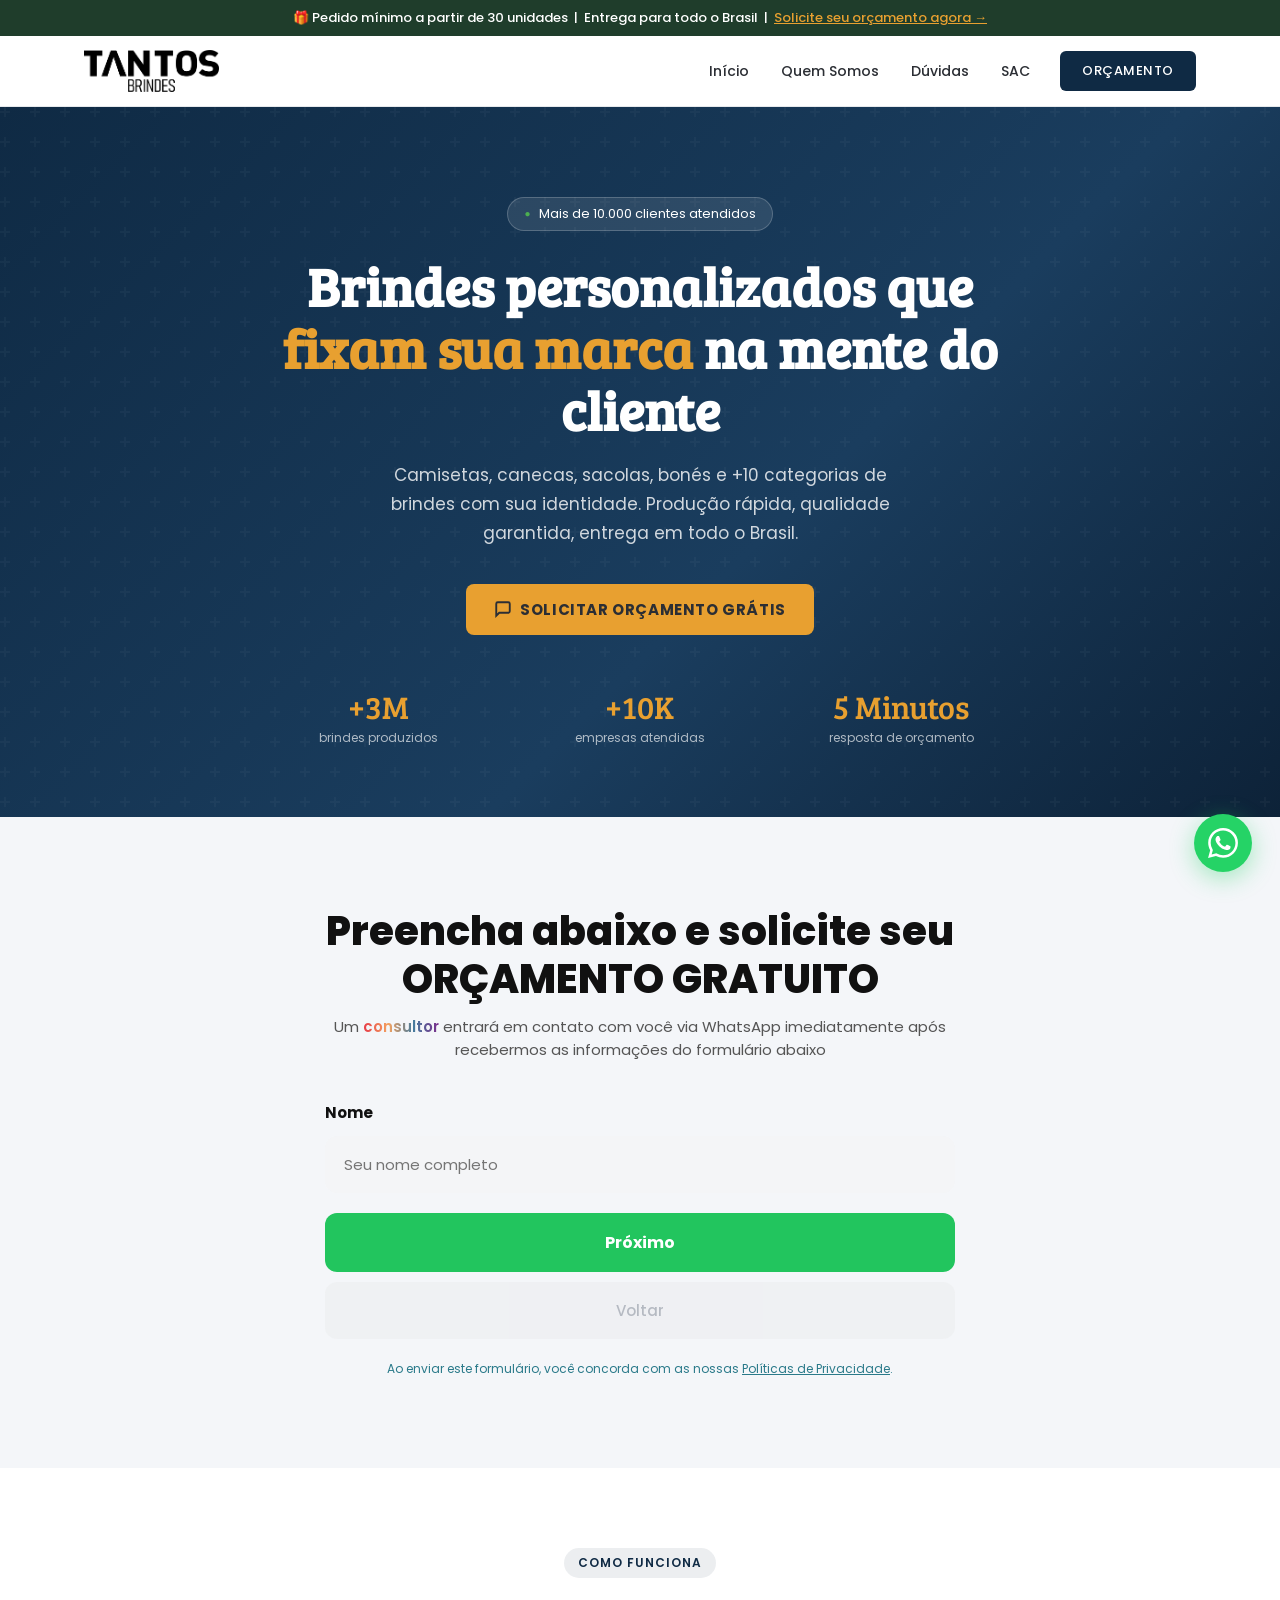
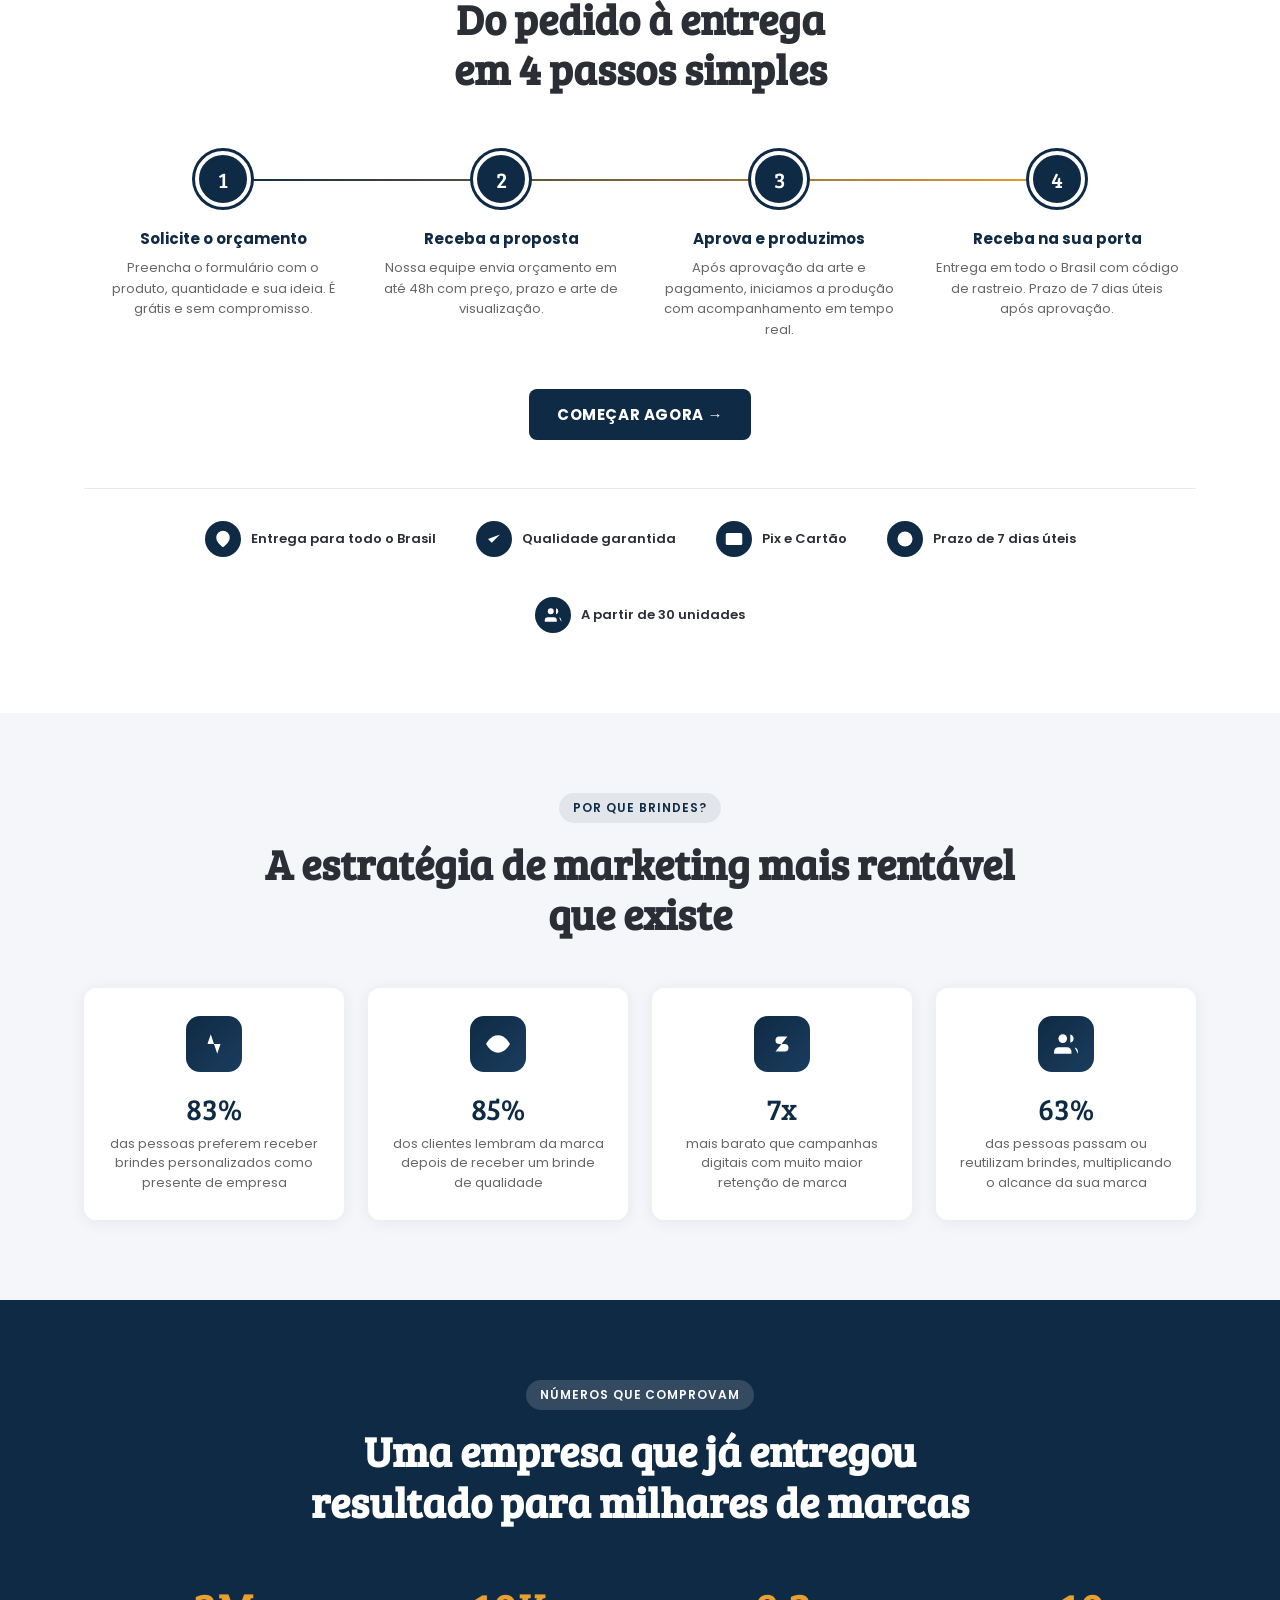
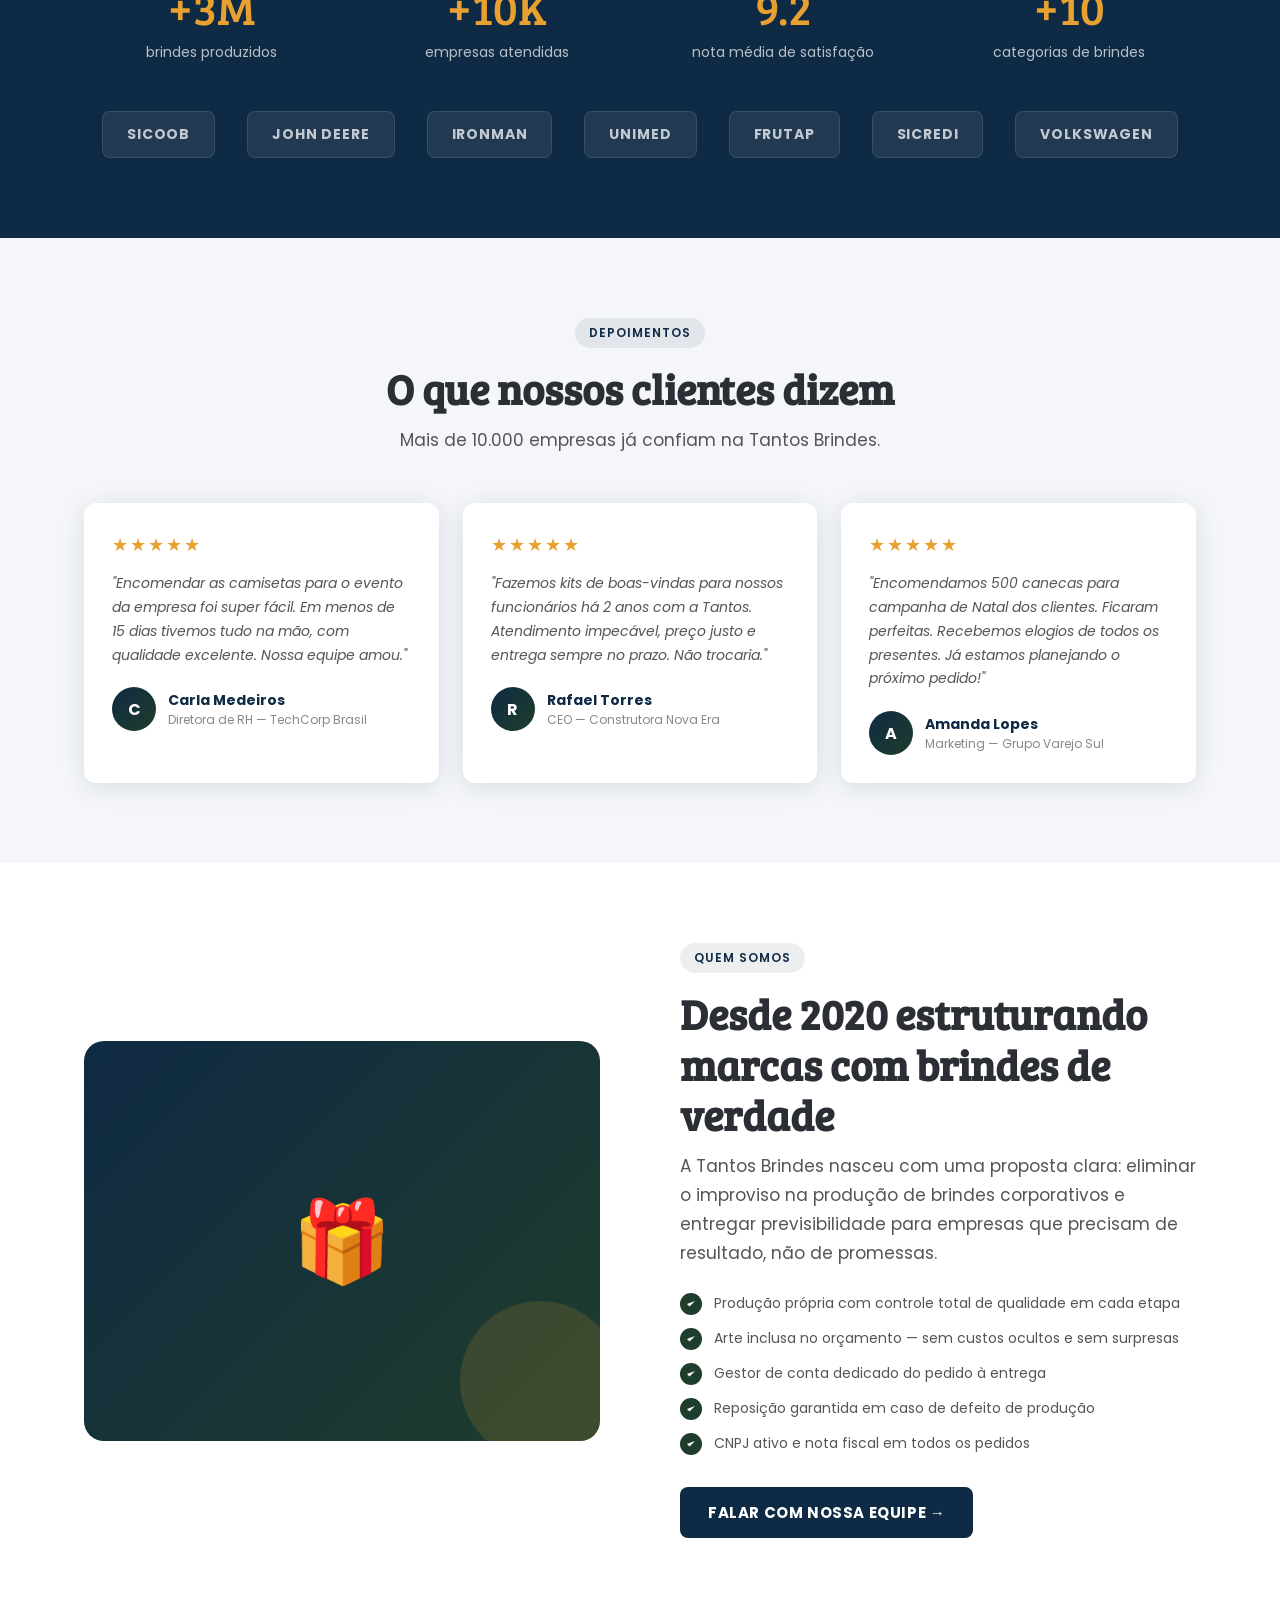
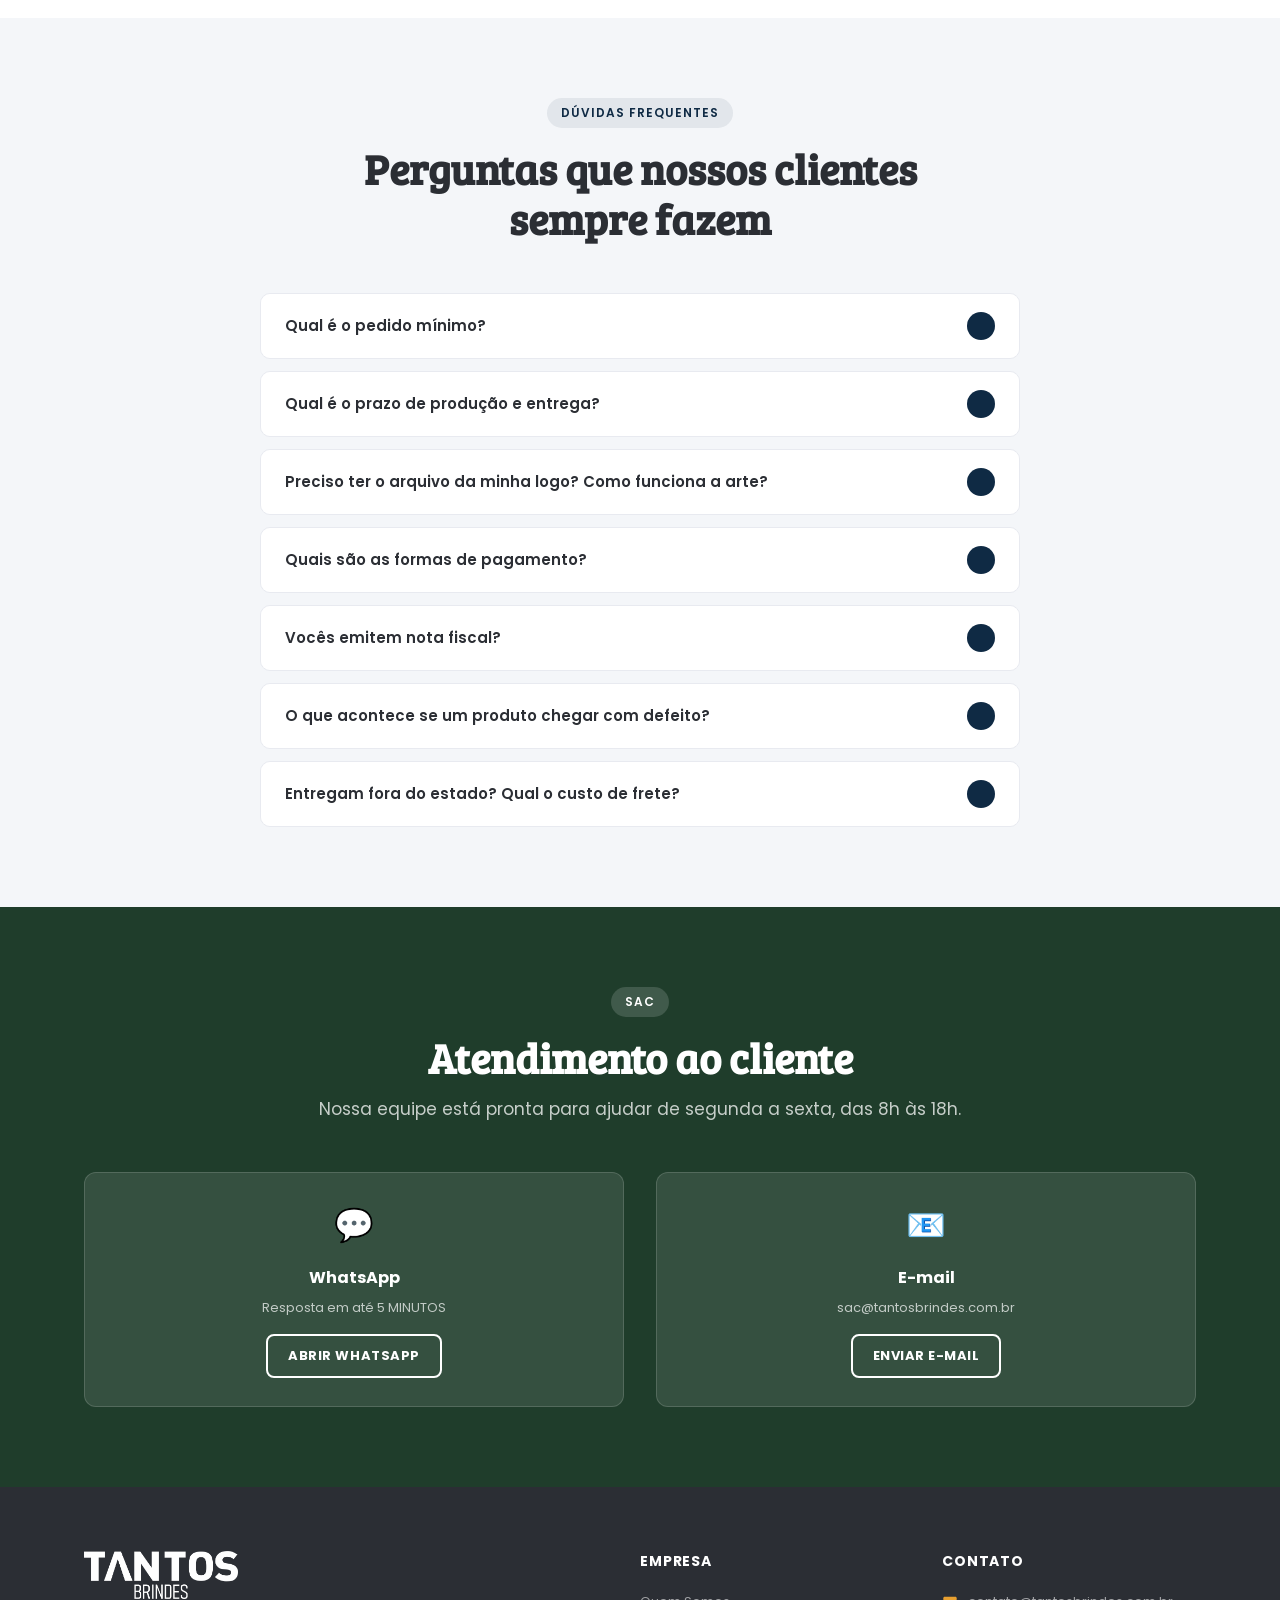
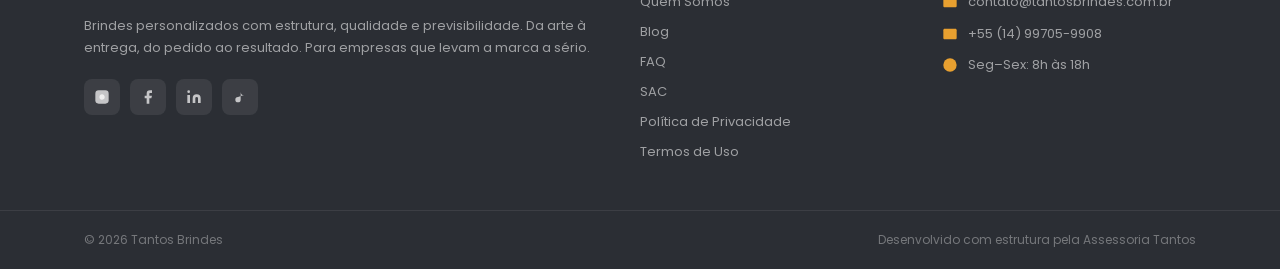
==== index.html @ 12af5939 "Lançamento inicial do site Tantos Brindes Co-Authored-By: Claude Sonnet 4.6 <noreply@anthropic.com>" ====
<!DOCTYPE html>
<html lang="pt-BR">
<head>
  <meta charset="UTF-8" />
  <meta name="viewport" content="width=device-width, initial-scale=1.0" />
  <title>Tantos Brindes — Brindes Personalizados para Empresas</title>
  <meta name="description" text-align: center content="Brindes personalizados com sua marca. Camisetas, canecas, sacolas, bonés e muito mais. Pedido mínimo a partir de 30 unidades. Entrega para todo o Brasil." />
  <link rel="preconnect" href="https://fonts.googleapis.com" />
  <link rel="preconnect" href="https://fonts.gstatic.com" crossorigin />
  <link href="https://fonts.googleapis.com/css2?family=Bree+Serif&family=Poppins:wght@300;400;500;600;700;800&display=swap" rel="stylesheet" />
  <link rel="stylesheet" href="style.css" />
</head>
<body>

<!-- ======================== TOPBAR ======================== -->
<div class="topbar">
  🎁 Pedido mínimo a partir de 30 unidades &nbsp;|&nbsp; Entrega para todo o Brasil &nbsp;|&nbsp;
  <a href="#orcamento">Solicite seu orçamento agora →</a>
</div>

<!-- ======================== HEADER ======================== -->
<header class="header" id="inicio">
  <div class="container">
    <div class="header__inner">
      <a href="#inicio" class="header__logo">
        <img src="logo preta.png" alt="Tantos Brindes" class="header__logo-img" />
      </a>
      <nav class="nav">
        <a href="#inicio">Início</a>
        <a href="#quem-somos">Quem Somos</a>
        <a href="#duvidas">Dúvidas</a>
        <a href="#sac">SAC</a>
        <a href="#orcamento" class="btn btn--dark">Orçamento</a>
      </nav>
      <div class="hamburger" id="hamburger" onclick="toggleMenu()">
        <span></span><span></span><span></span>
      </div>
    </div>
  </div>
</header>

<!-- ======================== MOBILE MENU ======================== -->
<div class="mobile-menu" id="mobileMenu">
  <button class="mobile-close" onclick="toggleMenu()">
    <svg viewBox="0 0 24 24"><path d="M18 6L6 18M6 6l12 12" stroke="white" stroke-width="2.5" stroke-linecap="round"/></svg>
  </button>
  <a href="#inicio" onclick="toggleMenu()">Início</a>
  <a href="#quem-somos" onclick="toggleMenu()">Quem Somos</a>
  <a href="#duvidas" onclick="toggleMenu()">Dúvidas</a>
  <a href="#sac" onclick="toggleMenu()">SAC</a>
  <a href="#orcamento" class="btn btn--primary" onclick="toggleMenu()">Solicitar Orçamento</a>
</div>

<!-- ======================== HERO ======================== -->
<section class="hero">
  <div class="container">
    <div class="hero__inner">
      <div class="hero__content">
        <div class="hero__badge">Mais de 10.000 clientes atendidos</div>
        <h1 class="hero__title">
          Brindes personalizados que<br /><em>fixam sua marca</em> na mente do cliente
        </h1>
        <p class="hero__sub">
          Camisetas, canecas, sacolas, bonés e +10 categorias de brindes com sua identidade. Produção rápida, qualidade garantida, entrega em todo o Brasil.
        </p>
        <div class="hero__ctas">
          <a href="#orcamento" class="btn btn--primary">
            <svg width="18" height="18" viewBox="0 0 24 24" fill="none" stroke="currentColor" stroke-width="2.5"><path d="M21 15a2 2 0 0 1-2 2H7l-4 4V5a2 2 0 0 1 2-2h14a2 2 0 0 1 2 2z"/></svg>
            Solicitar Orçamento Grátis
          </a>
        </div>
        <div class="hero__stats">
          <div>
            <div class="hero__stat-num">+3M</div>
            <div class="hero__stat-label">brindes produzidos</div>
          </div>
          <div>
            <div class="hero__stat-num">+10K</div>
            <div class="hero__stat-label">empresas atendidas</div>
          </div>
          <div>
            <div class="hero__stat-num">5 Minutos</div>
            <div class="hero__stat-label">resposta de orçamento</div>
          </div>
        </div>
      </div>
    </div>
  </div>
</section>

<!-- ======================== QUOTE SECTION ======================== -->
<section class="ms-section section--gray" id="orcamento">
  <div class="container">
    <div class="ms-wrapper">
      <div class="ms-header">
        <h2 class="ms-title">Preencha abaixo e solicite seu<br />ORÇAMENTO GRATUITO</h2>
        <p class="ms-subtitle">Um <span class="ms-gradient-text">consultor</span> entrará em contato com você via WhatsApp imediatamente após recebermos as informações do formulário abaixo</p>
      </div>
      <div class="ms-card">

        <div class="ms-step active" id="ms-step-1">
          <label class="ms-label">Nome</label>
          <input type="text" class="ms-input" id="ms-nome" placeholder="Seu nome completo" />
        </div>

        <div class="ms-step" id="ms-step-2">
          <label class="ms-label">WhatsApp</label>
          <input type="tel" class="ms-input" id="ms-whatsapp" placeholder="(11) 99999-9999" />
        </div>

        <div class="ms-step" id="ms-step-3">
          <label class="ms-label">E-mail</label>
          <input type="email" class="ms-input" id="ms-email" placeholder="email@empresa.com" />
        </div>

        <div class="ms-step" id="ms-step-4">
          <label class="ms-label">Produto de interesse <span class="ms-counter">(Etapa 4 de 6)</span></label>
          <select class="ms-select" id="ms-produto">
            <option value="">Selecione o produto...</option>
            <option>Bonés Personalizados</option>
            <option>Camisetas Personalizadas</option>
            <option>Sacochilas Personalizadas</option>
            <option>Canecas Personalizadas</option>
            <option>Kits Corporativos</option>
            <option>Cadernos e Blocos</option>
            <option>Squeeze e Garrafinhas</option>
            <option>Canetas Personalizadas</option>
            <option>Outro produto</option>
          </select>
        </div>

        <div class="ms-step" id="ms-step-5">
          <label class="ms-label">Quantidade estimada <span class="ms-counter">(Etapa 5 de 6)</span></label>
          <select class="ms-select" id="ms-quantidade">
            <option value="">Selecione a quantidade...</option>
            <option>30 a 50 unidades</option>
            <option>50 a 100 unidades</option>
            <option>100 a 500 unidades</option>
            <option>Mais de 500 unidades</option>
            <option>Menos de 30 unidades</option>
          </select>
        </div>

        <div class="ms-step" id="ms-step-6">
          <label class="ms-label">Segmento da sua empresa <span class="ms-counter">(Etapa 6 de 6)</span></label>
          <select class="ms-select" id="ms-segmento">
            <option value="">Selecione o segmento...</option>
            <option>Agência de Publicidade </option>
            <option>Agência de Eventos</option>
            <option>Agronegócio</option>
            <option>Automotivo</option>
            <option>Esportivo</option>
            <option>Indústria</option>
            <option>Mercado Financeiro</option>
            <option>Mercado Imobiliário</option>
            <option>Outro segmento</option>
          </select>
        </div>

        <div class="ms-nav-btns">
          <button class="ms-btn-next" id="ms-btn-next" onclick="msNext()">Próximo</button>
          <button class="ms-btn-submit" id="ms-btn-submit" style="display:none" onclick="msSubmit(event)">Solicitar Orçamento</button>
          <button class="ms-btn-back" id="ms-btn-back" onclick="msBack()" disabled>Voltar</button>
        </div>

        <p class="ms-privacy">Ao enviar este formulário, você concorda com as nossas <a href="#">Políticas de Privacidade</a>.</p>

        <div class="ms-success" id="ms-success">
          <div class="ms-success__icon">
            <svg viewBox="0 0 24 24" fill="none" stroke="currentColor" stroke-width="2.5" stroke-linecap="round" stroke-linejoin="round"><polyline points="20 6 9 17 4 12"/></svg>
          </div>
          <p class="ms-success__msg">Solicitação enviada.<br>Em 5 minutos entraremos em contato com você!</p>
        </div>
      </div>
    </div>
  </div>
</section>

<!-- ======================== HOW IT WORKS ======================== -->
<section class="section">
  <div class="container">
    <div style="text-align:center">
      <span class="tag">Como funciona</span>
      <h2 class="title">Do pedido à entrega<br />em 4 passos simples</h2>
    </div>
    <div class="hiw__steps">
      <div class="hiw__step">
        <div class="hiw__num">1</div>
        <div class="hiw__step-title">Solicite o orçamento</div>
        <div class="hiw__step-desc">Preencha o formulário com o produto, quantidade e sua ideia. É grátis e sem compromisso.</div>
      </div>
      <div class="hiw__step">
        <div class="hiw__num">2</div>
        <div class="hiw__step-title">Receba a proposta</div>
        <div class="hiw__step-desc">Nossa equipe envia orçamento em até 48h com preço, prazo e arte de visualização.</div>
      </div>
      <div class="hiw__step">
        <div class="hiw__num">3</div>
        <div class="hiw__step-title">Aprova e produzimos</div>
        <div class="hiw__step-desc">Após aprovação da arte e pagamento, iniciamos a produção com acompanhamento em tempo real.</div>
      </div>
      <div class="hiw__step">
        <div class="hiw__num">4</div>
        <div class="hiw__step-title">Receba na sua porta</div>
        <div class="hiw__step-desc">Entrega em todo o Brasil com código de rastreio. Prazo de 7 dias úteis após aprovação.</div>
      </div>
    </div>
    <div style="text-align:center; margin-top:48px">
      <a href="#orcamento" class="btn btn--dark">Começar agora →</a>
    </div>
    <div class="trustbar trustbar--inline">
      <div class="trustbar__inner">
        <div class="trustbar__item">
          <div class="trustbar__icon">
            <svg viewBox="0 0 24 24"><path d="M21 10c0 7-9 13-9 13s-9-6-9-13a9 9 0 0 1 18 0z"/><circle cx="12" cy="10" r="3"/></svg>
          </div>
          Entrega para todo o Brasil
        </div>
        <div class="trustbar__item">
          <div class="trustbar__icon">
            <svg viewBox="0 0 24 24"><polyline points="20 6 9 17 4 12"/></svg>
          </div>
          Qualidade garantida
        </div>
        <div class="trustbar__item">
          <div class="trustbar__icon">
            <svg viewBox="0 0 24 24"><rect x="1" y="4" width="22" height="16" rx="2" ry="2"/><line x1="1" y1="10" x2="23" y2="10"/></svg>
          </div>
          Pix e Cartão
        </div>
        <div class="trustbar__item">
          <div class="trustbar__icon">
            <svg viewBox="0 0 24 24"><circle cx="12" cy="12" r="10"/><polyline points="12 6 12 12 16 14"/></svg>
          </div>
          Prazo de 7 dias úteis
        </div>
        <div class="trustbar__item">
          <div class="trustbar__icon">
            <svg viewBox="0 0 24 24"><path d="M17 21v-2a4 4 0 0 0-4-4H5a4 4 0 0 0-4 4v2"/><circle cx="9" cy="7" r="4"/><path d="M23 21v-2a4 4 0 0 0-3-3.87"/><path d="M16 3.13a4 4 0 0 1 0 7.75"/></svg>
          </div>
          A partir de 30 unidades
        </div>
      </div>
    </div>
  </div>
</section>

<!-- ======================== VALUE PROPS ======================== -->
<section class="section section--gray">
  <div class="container">
    <div style="text-align:center">
      <span class="tag">Por que brindes?</span>
      <h2 class="title">A estratégia de marketing mais rentável<br />que existe</h2>
    </div>
    <div class="vp__grid">
      <div class="vp-card">
        <div class="vp-card__icon">
          <svg viewBox="0 0 24 24"><path d="M22 12h-4l-3 9L9 3l-3 9H2"/></svg>
        </div>
        <div class="vp-card__num">83%</div>
        <div class="vp-card__text">das pessoas preferem receber brindes personalizados como presente de empresa</div>
      </div>
      <div class="vp-card">
        <div class="vp-card__icon">
          <svg viewBox="0 0 24 24"><path d="M1 12s4-8 11-8 11 8 11 8-4 8-11 8-11-8-11-8z"/><circle cx="12" cy="12" r="3"/></svg>
        </div>
        <div class="vp-card__num">85%</div>
        <div class="vp-card__text">dos clientes lembram da marca depois de receber um brinde de qualidade</div>
      </div>
      <div class="vp-card">
        <div class="vp-card__icon">
          <svg viewBox="0 0 24 24"><line x1="12" y1="1" x2="12" y2="23"/><path d="M17 5H9.5a3.5 3.5 0 0 0 0 7h5a3.5 3.5 0 0 1 0 7H6"/></svg>
        </div>
        <div class="vp-card__num">7x</div>
        <div class="vp-card__text">mais barato que campanhas digitais com muito maior retenção de marca</div>
      </div>
      <div class="vp-card">
        <div class="vp-card__icon">
          <svg viewBox="0 0 24 24"><path d="M17 21v-2a4 4 0 0 0-4-4H5a4 4 0 0 0-4 4v2"/><circle cx="9" cy="7" r="4"/><path d="M23 21v-2a4 4 0 0 0-3-3.87"/><path d="M16 3.13a4 4 0 0 1 0 7.75"/></svg>
        </div>
        <div class="vp-card__num">63%</div>
        <div class="vp-card__text">das pessoas passam ou reutilizam brindes, multiplicando o alcance da sua marca</div>
      </div>
    </div>
  </div>
</section>

<!-- ======================== SOCIAL PROOF ======================== -->
<section class="section section--dark">
  <div class="container">
    <div style="text-align:center">
      <span class="tag tag--light">Números que comprovam</span>
      <h2 class="title" style="color:white">Uma empresa que já entregou<br />resultado para milhares de marcas</h2>
    </div>
    <div class="sp__numbers">
      <div class="sp__number">
        <div class="sp__num">+3M</div>
        <div class="sp__label">brindes produzidos</div>
      </div>
      <div class="sp__number">
        <div class="sp__num">+10K</div>
        <div class="sp__label">empresas atendidas</div>
      </div>
      <div class="sp__number">
        <div class="sp__num">9.2</div>
        <div class="sp__label">nota média de satisfação</div>
      </div>
      <div class="sp__number">
        <div class="sp__num">+10</div>
        <div class="sp__label">categorias de brindes</div>
      </div>
    </div>
    <div class="clients__logos">
      <div class="client-logo">SICOOB</div>
      <div class="client-logo">JOHN DEERE</div>
      <div class="client-logo">IRONMAN</div>
      <div class="client-logo">UNIMED</div>
      <div class="client-logo">FRUTAP</div>
      <div class="client-logo">SICREDI</div>
      <div class="client-logo">VOLKSWAGEN</div>
    </div>
  </div>
</section>

<!-- ======================== TESTIMONIALS ======================== -->
<section class="section section--gray">
  <div class="container">
    <div style="text-align:center">
      <span class="tag">Depoimentos</span>
      <h2 class="title">O que nossos clientes dizem</h2>
      <p class="subtitle">Mais de 10.000 empresas já confiam na Tantos Brindes.</p>
    </div>
    <div class="testimonials__grid">
      <div class="testimonial-card">
        <div class="testimonial-card__stars">★★★★★</div>
        <div class="testimonial-card__text">"Encomendar as camisetas para o evento da empresa foi super fácil. Em menos de 15 dias tivemos tudo na mão, com qualidade excelente. Nossa equipe amou."</div>
        <div class="testimonial-card__author">
          <div class="testimonial-card__avatar">C</div>
          <div>
            <div class="testimonial-card__name">Carla Medeiros</div>
            <div class="testimonial-card__company">Diretora de RH — TechCorp Brasil</div>
          </div>
        </div>
      </div>
      <div class="testimonial-card">
        <div class="testimonial-card__stars">★★★★★</div>
        <div class="testimonial-card__text">"Fazemos kits de boas-vindas para nossos funcionários há 2 anos com a Tantos. Atendimento impecável, preço justo e entrega sempre no prazo. Não trocaria."</div>
        <div class="testimonial-card__author">
          <div class="testimonial-card__avatar">R</div>
          <div>
            <div class="testimonial-card__name">Rafael Torres</div>
            <div class="testimonial-card__company">CEO — Construtora Nova Era</div>
          </div>
        </div>
      </div>
      <div class="testimonial-card">
        <div class="testimonial-card__stars">★★★★★</div>
        <div class="testimonial-card__text">"Encomendamos 500 canecas para campanha de Natal dos clientes. Ficaram perfeitas. Recebemos elogios de todos os presentes. Já estamos planejando o próximo pedido!"</div>
        <div class="testimonial-card__author">
          <div class="testimonial-card__avatar">A</div>
          <div>
            <div class="testimonial-card__name">Amanda Lopes</div>
            <div class="testimonial-card__company">Marketing — Grupo Varejo Sul</div>
          </div>
        </div>
      </div>
    </div>
  </div>
</section>

<!-- ======================== ABOUT ======================== -->
<section class="section" id="quem-somos">
  <div class="container">
    <div class="about__inner">
      <div class="about__visual">🎁</div>
      <div>
        <span class="tag">Quem somos</span>
        <h2 class="title">Desde 2020 estruturando<br />marcas com brindes de verdade</h2>
        <p class="subtitle">A Tantos Brindes nasceu com uma proposta clara: eliminar o improviso na produção de brindes corporativos e entregar previsibilidade para empresas que precisam de resultado, não de promessas.</p>
        <div class="about__list">
          <div class="about__list-item">
            <div class="about__check">
              <svg viewBox="0 0 24 24"><polyline points="20 6 9 17 4 12"/></svg>
            </div>
            <span>Produção própria com controle total de qualidade em cada etapa</span>
          </div>
          <div class="about__list-item">
            <div class="about__check">
              <svg viewBox="0 0 24 24"><polyline points="20 6 9 17 4 12"/></svg>
            </div>
            <span>Arte inclusa no orçamento — sem custos ocultos e sem surpresas</span>
          </div>
          <div class="about__list-item">
            <div class="about__check">
              <svg viewBox="0 0 24 24"><polyline points="20 6 9 17 4 12"/></svg>
            </div>
            <span>Gestor de conta dedicado do pedido à entrega</span>
          </div>
          <div class="about__list-item">
            <div class="about__check">
              <svg viewBox="0 0 24 24"><polyline points="20 6 9 17 4 12"/></svg>
            </div>
            <span>Reposição garantida em caso de defeito de produção</span>
          </div>
          <div class="about__list-item">
            <div class="about__check">
              <svg viewBox="0 0 24 24"><polyline points="20 6 9 17 4 12"/></svg>
            </div>
            <span>CNPJ ativo e nota fiscal em todos os pedidos</span>
          </div>
        </div>
        <div style="margin-top:32px">
          <a href="#orcamento" class="btn btn--dark">Falar com nossa equipe →</a>
        </div>
      </div>
    </div>
  </div>
</section>

<!-- ======================== FAQ ======================== -->
<section class="section section--gray" id="duvidas">
  <div class="container">
    <div style="text-align:center">
      <span class="tag">Dúvidas Frequentes</span>
      <h2 class="title">Perguntas que nossos clientes<br />sempre fazem</h2>
    </div>
    <div class="faq__list">
      <div class="faq__item">
        <div class="faq__question" onclick="toggleFaq(this)">
          Qual é o pedido mínimo?
          <div class="faq__icon"><svg viewBox="0 0 24 24"><line x1="12" y1="5" x2="12" y2="19"/><line x1="5" y1="12" x2="19" y2="12"/></svg></div>
        </div>
        <div class="faq__answer">O mínimo varia por produto. A maioria dos itens começa a partir de 30 unidades. Alguns produtos específicos, como sacolas e canetas, têm mínimo de 50 unidades. Entre em contato para confirmar o mínimo do produto que você deseja.</div>
      </div>
      <div class="faq__item">
        <div class="faq__question" onclick="toggleFaq(this)">
          Qual é o prazo de produção e entrega?
          <div class="faq__icon"><svg viewBox="0 0 24 24"><line x1="12" y1="5" x2="12" y2="19"/><line x1="5" y1="12" x2="19" y2="12"/></svg></div>
        </div>
        <div class="faq__answer">O prazo padrão é de 7 dias úteis após aprovação da arte e confirmação do pagamento. Pedidos urgentes podem ser negociados com taxa adicional. Você recebe código de rastreio assim que o pedido sai da produção.</div>
      </div>
      <div class="faq__item">
        <div class="faq__question" onclick="toggleFaq(this)">
          Preciso ter o arquivo da minha logo? Como funciona a arte?
          <div class="faq__icon"><svg viewBox="0 0 24 24"><line x1="12" y1="5" x2="12" y2="19"/><line x1="5" y1="12" x2="19" y2="12"/></svg></div>
        </div>
        <div class="faq__answer">Aceitamos PNG, JPG, PDF e arquivos vetoriais (AI, EPS, SVG). Se você não tiver um arquivo de qualidade, nossa equipe de design pode ajudar na vetorização. A arte final é enviada para sua aprovação antes de iniciar a produção.</div>
      </div>
      <div class="faq__item">
        <div class="faq__question" onclick="toggleFaq(this)">
          Quais são as formas de pagamento?
          <div class="faq__icon"><svg viewBox="0 0 24 24"><line x1="12" y1="5" x2="12" y2="19"/><line x1="5" y1="12" x2="19" y2="12"/></svg></div>
        </div>
        <div class="faq__answer">Aceitamos Pix (com desconto), boleto bancário e cartão de crédito em até 12x. Para pedidos corporativos acima de R$5.000 é possível negociar condições especiais de faturamento.</div>
      </div>
      <div class="faq__item">
        <div class="faq__question" onclick="toggleFaq(this)">
          Vocês emitem nota fiscal?
          <div class="faq__icon"><svg viewBox="0 0 24 24"><line x1="12" y1="5" x2="12" y2="19"/><line x1="5" y1="12" x2="19" y2="12"/></svg></div>
        </div>
        <div class="faq__answer">Sim. Todos os pedidos têm nota fiscal eletrônica. Também fornecemos contrato de prestação de serviços para pedidos acima de determinado valor, garantindo segurança jurídica para ambas as partes.</div>
      </div>
      <div class="faq__item">
        <div class="faq__question" onclick="toggleFaq(this)">
          O que acontece se um produto chegar com defeito?
          <div class="faq__icon"><svg viewBox="0 0 24 24"><line x1="12" y1="5" x2="12" y2="19"/><line x1="5" y1="12" x2="19" y2="12"/></svg></div>
        </div>
        <div class="faq__answer">Garantimos a reposição de qualquer produto com defeito de fabricação. Basta registrar no nosso SAC com fotos do problema em até 7 dias após o recebimento. Analisamos e, sendo aprovado, enviamos a reposição sem custo adicional.</div>
      </div>
      <div class="faq__item">
        <div class="faq__question" onclick="toggleFaq(this)">
          Entregam fora do estado? Qual o custo de frete?
          <div class="faq__icon"><svg viewBox="0 0 24 24"><line x1="12" y1="5" x2="12" y2="19"/><line x1="5" y1="12" x2="19" y2="12"/></svg></div>
        </div>
        <div class="faq__answer">Sim, entregamos para todo o Brasil via transportadora. O frete é calculado com base no peso, volume e destino do pedido. Para compras acima de determinado valor, oferecemos frete grátis em regiões selecionadas. Pergunte ao seu consultor.</div>
      </div>
    </div>
  </div>
</section>

<!-- ======================== SAC ======================== -->
<section class="section section--green" id="sac">
  <div class="container">
    <div style="text-align:center; margin-bottom:48px">
      <span class="tag tag--light">SAC</span>
      <h2 class="title" style="color:white">Atendimento ao cliente</h2>
      <p class="subtitle subtitle--light">Nossa equipe está pronta para ajudar de segunda a sexta, das 8h às 18h.</p>
    </div>
    <div class="grid-2">
      <div style="background:rgba(255,255,255,.1); border:1px solid rgba(255,255,255,.15); border-radius:12px; padding:28px; text-align:center">
        <div style="font-size:32px; margin-bottom:16px">💬</div>
        <div style="font-weight:700; font-size:16px; color:white; margin-bottom:8px">WhatsApp</div>
        <div style="font-size:13px; color:rgba(255,255,255,.7); margin-bottom:16px">Resposta em até 5 MINUTOS</div>
        <a href="https://wa.me/5514997059908?text=Ol%C3%A1%2C+vim+pelo+site+e+gostaria+de+receber+um+orçamento+de+brindes+personalizados." class="btn btn--outline" style="font-size:13px; padding:10px 20px">Abrir WhatsApp</a>
      </div>
      <div style="background:rgba(255,255,255,.1); border:1px solid rgba(255,255,255,.15); border-radius:12px; padding:28px; text-align:center">
        <div style="font-size:32px; margin-bottom:16px">📧</div>
        <div style="font-weight:700; font-size:16px; color:white; margin-bottom:8px">E-mail</div>
        <div style="font-size:13px; color:rgba(255,255,255,.7); margin-bottom:16px">sac@tantosbrindes.com.br</div>
        <a href="mailto:sac@tantosbrindes.com.br" class="btn btn--outline" style="font-size:13px; padding:10px 20px">Enviar e-mail</a>
      </div>
    </div>
  </div>
</section>

<!-- ======================== FOOTER ======================== -->
<footer class="footer">
  <div class="container">
    <div class="footer__grid">
      <div>
        <div class="footer__brand-logo">
          <img src="logo branca.png" alt="Tantos Brindes" style="height:48px; width:auto;" />
        </div>
        <p class="footer__brand-desc">Brindes personalizados com estrutura, qualidade e previsibilidade. Da arte à entrega, do pedido ao resultado. Para empresas que levam a marca a sério.</p>
        <div class="footer__social">
          <a href="https://www.instagram.com/fashioncaps.ind/" aria-label="Instagram">
            <svg viewBox="0 0 24 24"><rect x="2" y="2" width="20" height="20" rx="5" ry="5"/><path d="M16 11.37A4 4 0 1 1 12.63 8 4 4 0 0 1 16 11.37z"/><line x1="17.5" y1="6.5" x2="17.51" y2="6.5"/></svg>
          </a>
          <a href="#" aria-label="Facebook">
            <svg viewBox="0 0 24 24"><path d="M18 2h-3a5 5 0 0 0-5 5v3H7v4h3v8h4v-8h3l1-4h-4V7a1 1 0 0 1 1-1h3z"/></svg>
          </a>
          <a href="#" aria-label="LinkedIn">
            <svg viewBox="0 0 24 24"><path d="M16 8a6 6 0 0 1 6 6v7h-4v-7a2 2 0 0 0-2-2 2 2 0 0 0-2 2v7h-4v-7a6 6 0 0 1 6-6z"/><rect x="2" y="9" width="4" height="12"/><circle cx="4" cy="4" r="2"/></svg>
          </a>
          <a href="#" aria-label="TikTok">
            <svg viewBox="0 0 24 24"><path d="M9 12a4 4 0 1 0 4 4V4a5 5 0 0 0 5 5"/></svg>
          </a>
        </div>
      </div>
      <div>
        <div class="footer__col-title">Empresa</div>
        <div class="footer__links">
          <a href="#quem-somos">Quem Somos</a>
          <a href="#blog">Blog</a>
          <a href="#duvidas">FAQ</a>
          <a href="#sac">SAC</a>
          <a href="#">Política de Privacidade</a>
          <a href="#">Termos de Uso</a>
        </div>
      </div>
      <div>
        <div class="footer__col-title">Contato</div>
        <div class="footer__contact-item">
          <svg viewBox="0 0 24 24"><path d="M4 4h16c1.1 0 2 .9 2 2v12c0 1.1-.9 2-2 2H4c-1.1 0-2-.9-2-2V6c0-1.1.9-2 2-2z"/><polyline points="22,6 12,13 2,6"/></svg>
          contato@tantosbrindes.com.br
        </div>
        <div class="footer__contact-item">
          <svg viewBox="0 0 24 24"><path d="M4 4h16c1.1 0 2 .9 2 2v12c0 1.1-.9 2-2 2H4c-1.1 0-2-.9-2-2V6c0-1.1.9-2 2-2z"/><polyline points="22,6 12,13 2,6"/></svg>
          +55 (14) 99705-9908
        </div>
        <div class="footer__contact-item">
          <svg viewBox="0 0 24 24"><circle cx="12" cy="12" r="10"/><polyline points="12 6 12 12 16 14"/></svg>
          Seg–Sex: 8h às 18h
        </div>
      </div>
    </div>
  </div>
  <div class="footer__bottom">
    <div class="container" style="display:flex; align-items:center; justify-content:space-between; width:100%; flex-wrap:wrap; gap:8px">
      <span>© 2026 Tantos Brindes</span>
      <span>Desenvolvido com estrutura pela <a href="#">Assessoria Tantos</a></span>
    </div>
  </div>
</footer>

<!-- ======================== WHATSAPP FLOAT ======================== -->
<div class="wa-float">
  <a href="https://wa.me/5514997059908?text=Ol%C3%A1%2C+vim+pelo+site+e+quero+um+or%C3%A7amento+de+brindes!" target="_blank" rel="noopener" aria-label="WhatsApp">
    <svg viewBox="0 0 24 24"><path d="M17.472 14.382c-.297-.149-1.758-.867-2.03-.967-.273-.099-.471-.148-.67.15-.197.297-.767.966-.94 1.164-.173.199-.347.223-.644.075-.297-.15-1.255-.463-2.39-1.475-.883-.788-1.48-1.761-1.653-2.059-.173-.297-.018-.458.13-.606.134-.133.298-.347.446-.52.149-.174.198-.298.298-.497.099-.198.05-.371-.025-.52-.075-.149-.669-1.612-.916-2.207-.242-.579-.487-.5-.669-.51-.173-.008-.371-.01-.57-.01-.198 0-.52.074-.792.372-.272.297-1.04 1.016-1.04 2.479 0 1.462 1.065 2.875 1.213 3.074.149.198 2.096 3.2 5.077 4.487.709.306 1.262.489 1.694.625.712.227 1.36.195 1.871.118.571-.085 1.758-.719 2.006-1.413.248-.694.248-1.289.173-1.413-.074-.124-.272-.198-.57-.347m-5.421 7.403h-.004a9.87 9.87 0 01-5.031-1.378l-.361-.214-3.741.982.998-3.648-.235-.374a9.86 9.86 0 01-1.51-5.26c.001-5.45 4.436-9.884 9.888-9.884 2.64 0 5.122 1.03 6.988 2.898a9.825 9.825 0 012.893 6.994c-.003 5.45-4.437 9.884-9.885 9.884m8.413-18.297A11.815 11.815 0 0012.05 0C5.495 0 .16 5.335.157 11.892c0 2.096.547 4.142 1.588 5.945L.057 24l6.305-1.654a11.882 11.882 0 005.683 1.448h.005c6.554 0 11.89-5.335 11.893-11.893a11.821 11.821 0 00-3.48-8.413z"/></svg>
  </a>
  <div class="wa-float__label">Falar no WhatsApp</div>
</div>

<script src="script.js"></script>
</body>
</html>
---- style.css ----
/* ===================== RESET & BASE ===================== */
*, *::before, *::after { box-sizing: border-box; margin: 0; padding: 0; }
html { scroll-behavior: smooth; }
body { font-family: 'Poppins', sans-serif; color: #2B2E34; background: #fff; }
img { max-width: 100%; display: block; }
a { text-decoration: none; color: inherit; }
ul { list-style: none; }

/* ===================== VARIABLES ===================== */
:root {
  --azul: #0F2A44;
  --grafite: #2B2E34;
  --verde: #1F3D2B;
  --branco: #FFFFFF;
  --azul-light: #1a3d5e;
  --bg-light: #F4F6F9;
  --accent: #E8A030;
  --radius: 12px;
  --shadow: 0 4px 24px rgba(15,42,68,.12);
}

/* ===================== UTILITIES ===================== */
.container { max-width: 1160px; margin: 0 auto; padding: 0 24px; }
.section { padding: 80px 0; }
.section--dark { background: var(--azul); color: var(--branco); }
.section--gray { background: var(--bg-light); }
.section--green { background: var(--verde); color: var(--branco); }
.tag { display: inline-block; background: rgba(15,42,68,.08); color: var(--azul); font-size: 12px; font-weight: 600; letter-spacing: .08em; text-transform: uppercase; padding: 6px 14px; border-radius: 20px; margin-bottom: 16px; }
.tag--light { background: rgba(255,255,255,.15); color: var(--branco); }
.title { font-family: 'Bree Serif', serif; font-size: clamp(28px, 4vw, 42px); line-height: 1.2; }
.subtitle { font-size: 17px; line-height: 1.7; color: #555; margin-top: 12px; }
.subtitle--light { color: rgba(255,255,255,.75); }
.btn { display: inline-flex; align-items: center; gap: 8px; padding: 14px 28px; border-radius: 8px; font-family: 'Poppins', sans-serif; font-size: 15px; font-weight: 700; cursor: pointer; border: none; transition: all .2s; text-transform: uppercase; letter-spacing: .04em; }
.btn--primary { background: var(--accent); color: var(--grafite); }
.btn--primary:hover { background: #d4912a; transform: translateY(-1px); box-shadow: 0 6px 20px rgba(232,160,48,.35); }
.btn--outline { background: transparent; color: var(--branco); border: 2px solid var(--branco); }
.btn--outline:hover { background: var(--branco); color: var(--azul); }
.btn--dark { background: var(--azul); color: var(--branco); }
.btn--dark:hover { background: var(--azul-light); transform: translateY(-1px); }
.grid-2 { display: grid; grid-template-columns: repeat(2, 1fr); gap: 32px; }
.grid-3 { display: grid; grid-template-columns: repeat(3, 1fr); gap: 24px; }
.grid-4 { display: grid; grid-template-columns: repeat(4, 1fr); gap: 24px; }

/* ===================== TOPBAR ===================== */
.topbar { background: var(--verde); color: var(--branco); text-align: center; font-size: 13px; padding: 8px; font-weight: 500; }
.topbar a { color: var(--accent); text-decoration: underline; }

/* ===================== HEADER ===================== */
.header { position: sticky; top: 0; z-index: 1000; background: var(--branco); border-bottom: 1px solid rgba(15,42,68,.1); }
.header__inner { display: flex; align-items: center; justify-content: space-between; height: 70px; }
.header__logo { display: flex; align-items: center; gap: 10px; }
.header__logo-mark { width: 40px; height: 40px; background: var(--azul); border-radius: 8px; display: flex; align-items: center; justify-content: center; color: var(--branco); font-family: 'Bree Serif', serif; font-size: 18px; }
.header__logo-text { font-family: 'Bree Serif', serif; font-size: 20px; color: var(--azul); line-height: 1; }
.header__logo-text span { display: block; font-family: 'Poppins', sans-serif; font-size: 10px; font-weight: 600; letter-spacing: .12em; text-transform: uppercase; color: #888; }
.header__logo-img { height: 42px; width: auto; display: block; object-fit: contain; }
.nav { display: flex; align-items: center; gap: 4px; }
.nav a { padding: 8px 14px; font-size: 14px; font-weight: 500; color: var(--grafite); border-radius: 6px; transition: all .2s; }
.nav a:hover { color: var(--azul); background: var(--bg-light); }
.nav .btn { margin-left: 12px; padding: 10px 22px; font-size: 13px; color: var(--branco); }
.hamburger { display: none; flex-direction: column; gap: 5px; cursor: pointer; padding: 8px; }
.hamburger span { width: 24px; height: 2px; background: var(--grafite); border-radius: 2px; transition: .2s; }

/* ===================== HERO ===================== */
.hero { background: linear-gradient(135deg, var(--azul) 0%, #1a3d5e 60%, #0d2238 100%); color: var(--branco); padding: 90px 0 70px; position: relative; overflow: hidden; }
.hero::before { content: ''; position: absolute; inset: 0; background: url("data:image/svg+xml,%3Csvg width='60' height='60' viewBox='0 0 60 60' xmlns='http://www.w3.org/2000/svg'%3E%3Cg fill='none' fill-rule='evenodd'%3E%3Cg fill='%23ffffff' fill-opacity='0.03'%3E%3Cpath d='M36 34v-4h-2v4h-4v2h4v4h2v-4h4v-2h-4zm0-30V0h-2v4h-4v2h4v4h2V6h4V4h-4zM6 34v-4H4v4H0v2h4v4h2v-4h4v-2H6zM6 4V0H4v4H0v2h4v4h2V6h4V4H6z'/%3E%3C/g%3E%3C/g%3E%3C/svg%3E"); }
.hero__inner { display: flex; flex-direction: column; align-items: center; text-align: center; max-width: 760px; margin: 0 auto; position: relative; }
.hero__badge { display: inline-flex; align-items: center; gap: 8px; background: rgba(255,255,255,.1); border: 1px solid rgba(255,255,255,.2); padding: 6px 16px; border-radius: 20px; font-size: 13px; margin-bottom: 24px; }
.hero__badge::before { content: '●'; color: #4CAF50; font-size: 10px; }
.hero__title { font-family: 'Bree Serif', serif; font-size: clamp(32px, 5vw, 54px); line-height: 1.15; margin-bottom: 20px; }
.hero__title em { font-style: normal; color: var(--accent); }
.hero__sub { font-size: 17px; line-height: 1.7; color: rgba(255,255,255,.8); margin: 0 auto 36px; max-width: 520px; text-align: center; }
.hero__ctas { display: flex; gap: 14px; flex-wrap: wrap; margin-bottom: 50px; justify-content: center; }
.hero__stats { display: grid; grid-template-columns: repeat(3, 1fr); gap: 24px; }
.hero__stat-num { font-family: 'Bree Serif', serif; font-size: 32px; color: var(--accent); }
.hero__stat-label { font-size: 12px; color: rgba(255,255,255,.65); margin-top: 2px; line-height: 1.4; }
.hero__form-card { background: var(--branco); border-radius: 16px; padding: 36px 32px; box-shadow: 0 20px 60px rgba(0,0,0,.3); }
.hero__form-card h3 { font-family: 'Bree Serif', serif; font-size: 22px; color: var(--azul); margin-bottom: 6px; }
.hero__form-card p { font-size: 13px; color: #666; margin-bottom: 24px; }
.form-group { margin-bottom: 14px; }
.form-group label { display: block; font-size: 12px; font-weight: 600; color: #555; margin-bottom: 6px; text-transform: uppercase; letter-spacing: .05em; }
.form-group input,
.form-group select,
.form-group textarea { width: 100%; padding: 12px 14px; border: 1.5px solid #e0e0e0; border-radius: 8px; font-family: 'Poppins', sans-serif; font-size: 14px; color: var(--grafite); background: #fafafa; transition: border-color .2s; outline: none; }
.form-group input:focus,
.form-group select:focus,
.form-group textarea:focus { border-color: var(--azul); background: #fff; }
.form-group textarea { height: 80px; resize: none; }
.hero__form-card .btn { width: 100%; justify-content: center; margin-top: 8px; font-size: 16px; padding: 16px; }
.form-mini-info { font-size: 11px; color: #999; text-align: center; margin-top: 10px; }

/* ===================== TRUST BAR ===================== */
.trustbar { background: var(--bg-light); border-bottom: 1px solid #e8eaf0; padding: 18px 0; }
.trustbar--inline { background: none; border: none; border-top: 1px solid #e8eaf0; padding: 32px 0 0; margin-top: 48px; }
.trustbar__inner { display: flex; align-items: center; justify-content: center; gap: 40px; flex-wrap: wrap; }
.trustbar__item { display: flex; align-items: center; gap: 10px; font-size: 13px; font-weight: 600; color: var(--grafite); }
.trustbar__icon { width: 36px; height: 36px; background: var(--azul); border-radius: 50%; display: flex; align-items: center; justify-content: center; }
.trustbar__icon svg { width: 18px; height: 18px; fill: var(--branco); }

/* ===================== PRODUCTS ===================== */
.products__grid { display: grid; grid-template-columns: repeat(4, 1fr); gap: 20px; margin-top: 48px; }
.product-card { background: var(--branco); border: 1.5px solid #e8eaf0; border-radius: var(--radius); overflow: hidden; transition: all .25s; cursor: pointer; }
.product-card:hover { border-color: var(--azul); box-shadow: var(--shadow); transform: translateY(-3px); }
.product-card__img { height: 160px; background: linear-gradient(135deg, var(--bg-light), #e0e5ee); display: flex; align-items: center; justify-content: center; font-size: 52px; }
.product-card__body { padding: 16px; }
.product-card__name { font-weight: 700; font-size: 14px; color: var(--azul); }
.product-card__min { font-size: 12px; color: #888; margin-top: 4px; }
.product-card__link { display: flex; align-items: center; gap: 4px; font-size: 12px; font-weight: 600; color: var(--accent); margin-top: 10px; }

/* ===================== VALUE PROPS ===================== */
.vp__grid { display: grid; grid-template-columns: repeat(4, 1fr); gap: 24px; margin-top: 48px; }
.vp-card { background: var(--branco); border-radius: var(--radius); padding: 28px 24px; box-shadow: 0 2px 16px rgba(15,42,68,.07); text-align: center; }
.vp-card__icon { width: 56px; height: 56px; background: linear-gradient(135deg, var(--azul), var(--azul-light)); border-radius: 14px; display: flex; align-items: center; justify-content: center; margin: 0 auto 16px; }
.vp-card__icon svg { width: 26px; height: 26px; fill: var(--branco); }
.vp-card__num { font-family: 'Bree Serif', serif; font-size: 30px; color: var(--azul); }
.vp-card__text { font-size: 13px; color: #666; margin-top: 6px; line-height: 1.5; }

/* ===================== HOW IT WORKS ===================== */
.hiw__steps { display: grid; grid-template-columns: repeat(4, 1fr); gap: 0; margin-top: 56px; position: relative; }
.hiw__steps::before { content: ''; position: absolute; top: 28px; left: 12.5%; right: 12.5%; height: 2px; background: linear-gradient(90deg, var(--azul), var(--accent)); z-index: 0; }
.hiw__step { text-align: center; position: relative; z-index: 1; padding: 0 16px; }
.hiw__num { width: 56px; height: 56px; background: var(--azul); color: var(--branco); border-radius: 50%; display: flex; align-items: center; justify-content: center; font-family: 'Bree Serif', serif; font-size: 22px; margin: 0 auto 20px; border: 4px solid var(--branco); box-shadow: 0 0 0 3px var(--azul); }
.hiw__step-title { font-weight: 700; font-size: 15px; color: var(--azul); margin-bottom: 8px; }
.hiw__step-desc { font-size: 13px; color: #666; line-height: 1.6; }

/* ===================== SOCIAL PROOF ===================== */
.sp__numbers { display: grid; grid-template-columns: repeat(4, 1fr); gap: 32px; margin-top: 48px; text-align: center; }
.sp__num { font-family: 'Bree Serif', serif; font-size: 46px; color: var(--accent); }
.sp__label { font-size: 14px; color: rgba(255,255,255,.7); margin-top: 4px; }
.clients__logos { display: flex; align-items: center; justify-content: center; flex-wrap: wrap; gap: 32px; margin-top: 48px; opacity: .75; }
.client-logo { background: rgba(255,255,255,.1); border: 1px solid rgba(255,255,255,.15); border-radius: 8px; padding: 12px 24px; font-size: 14px; font-weight: 700; color: var(--branco); letter-spacing: .06em; }

/* ===================== TESTIMONIALS ===================== */
.testimonials__grid { display: grid; grid-template-columns: repeat(3, 1fr); gap: 24px; margin-top: 48px; }
.testimonial-card { background: var(--branco); border-radius: var(--radius); padding: 28px; box-shadow: var(--shadow); }
.testimonial-card__stars { color: var(--accent); font-size: 18px; letter-spacing: 2px; margin-bottom: 14px; }
.testimonial-card__text { font-size: 14px; line-height: 1.7; color: #555; font-style: italic; margin-bottom: 20px; }
.testimonial-card__author { display: flex; align-items: center; gap: 12px; }
.testimonial-card__avatar { width: 44px; height: 44px; border-radius: 50%; background: linear-gradient(135deg, var(--azul), var(--verde)); display: flex; align-items: center; justify-content: center; color: var(--branco); font-weight: 700; font-size: 16px; flex-shrink: 0; }
.testimonial-card__name { font-weight: 700; font-size: 14px; color: var(--azul); }
.testimonial-card__company { font-size: 12px; color: #888; }

/* ===================== ABOUT ===================== */
.about__inner { display: grid; grid-template-columns: 1fr 1fr; gap: 80px; align-items: center; }
.about__visual { background: linear-gradient(135deg, var(--azul) 0%, var(--verde) 100%); border-radius: 20px; height: 400px; display: flex; align-items: center; justify-content: center; font-size: 80px; position: relative; overflow: hidden; }
.about__visual::after { content: ''; position: absolute; bottom: -20px; right: -20px; width: 160px; height: 160px; background: var(--accent); border-radius: 50%; opacity: .15; }
.about__list { margin-top: 24px; display: flex; flex-direction: column; gap: 12px; }
.about__list-item { display: flex; align-items: flex-start; gap: 12px; font-size: 14px; line-height: 1.6; color: #555; }
.about__check { width: 22px; height: 22px; background: var(--verde); border-radius: 50%; display: flex; align-items: center; justify-content: center; flex-shrink: 0; margin-top: 1px; }
.about__check svg { width: 12px; height: 12px; fill: var(--branco); }

/* ===================== FAQ ===================== */
.faq__list { margin-top: 48px; display: flex; flex-direction: column; gap: 12px; max-width: 760px; margin-left: auto; margin-right: auto; }
.faq__item { border: 1.5px solid #e8eaf0; border-radius: 10px; overflow: hidden; }
.faq__question { display: flex; align-items: center; justify-content: space-between; padding: 18px 24px; cursor: pointer; font-weight: 600; font-size: 15px; color: var(--grafite); background: var(--branco); transition: background .2s; }
.faq__question:hover { background: var(--bg-light); }
.faq__icon { width: 28px; height: 28px; background: var(--azul); border-radius: 50%; display: flex; align-items: center; justify-content: center; flex-shrink: 0; transition: transform .3s; }
.faq__icon svg { width: 14px; height: 14px; fill: var(--branco); }
.faq__answer { padding: 0 24px; max-height: 0; overflow: hidden; transition: all .35s ease; font-size: 14px; line-height: 1.8; color: #666; }
.faq__item.open .faq__answer { padding: 0 24px 20px; max-height: 400px; }
.faq__item.open .faq__icon { transform: rotate(45deg); background: var(--accent); }
.faq__item.open .faq__question { color: var(--azul); }

/* ===================== BLOG ===================== */
.blog__grid { display: grid; grid-template-columns: repeat(3, 1fr); gap: 24px; margin-top: 48px; }
.blog-card { border-radius: var(--radius); overflow: hidden; border: 1.5px solid #e8eaf0; transition: all .25s; }
.blog-card:hover { box-shadow: var(--shadow); transform: translateY(-3px); }
.blog-card__img { height: 180px; background: linear-gradient(135deg, var(--azul), var(--verde)); display: flex; align-items: center; justify-content: center; font-size: 48px; }
.blog-card__body { padding: 20px; }
.blog-card__cat { font-size: 11px; font-weight: 700; text-transform: uppercase; letter-spacing: .08em; color: var(--accent); margin-bottom: 8px; }
.blog-card__title { font-weight: 700; font-size: 15px; color: var(--azul); line-height: 1.4; margin-bottom: 10px; }
.blog-card__excerpt { font-size: 13px; color: #777; line-height: 1.6; }
.blog-card__footer { display: flex; align-items: center; justify-content: space-between; padding: 12px 20px; border-top: 1px solid #f0f0f0; font-size: 12px; color: #999; }
.blog-card__read { color: var(--azul); font-weight: 600; }

/* ===================== QUOTE SECTION ===================== */
.quote-section { background: linear-gradient(135deg, var(--azul) 0%, #1a3d5e 100%); padding: 100px 0; }
.quote-section__inner { display: grid; grid-template-columns: 1fr 500px; gap: 80px; align-items: center; }
.quote-section__text .title { color: var(--branco); }
.quote-section__text .subtitle { color: rgba(255,255,255,.75); }
.quote-section__benefits { margin-top: 32px; display: flex; flex-direction: column; gap: 14px; }
.quote-benefit { display: flex; align-items: center; gap: 14px; color: rgba(255,255,255,.9); font-size: 15px; }
.quote-benefit__dot { width: 10px; height: 10px; background: var(--accent); border-radius: 50%; flex-shrink: 0; }
.quote-form { background: var(--branco); border-radius: 20px; padding: 40px; box-shadow: 0 24px 80px rgba(0,0,0,.3); }
.quote-form h3 { font-family: 'Bree Serif', serif; font-size: 24px; color: var(--azul); margin-bottom: 6px; }
.quote-form p { font-size: 14px; color: #777; margin-bottom: 28px; }
.form-row { display: grid; grid-template-columns: 1fr 1fr; gap: 14px; }
.quote-form .btn { width: 100%; justify-content: center; font-size: 16px; padding: 18px; margin-top: 4px; }

/* ===================== FOOTER ===================== */
.footer { background: var(--grafite); color: rgba(255,255,255,.8); padding: 64px 0 0; }
.footer__grid { display: grid; grid-template-columns: 2fr 1fr 1fr; gap: 48px; }
.footer__brand-logo { display: flex; align-items: center; gap: 10px; margin-bottom: 16px; }
.footer__brand-logo-mark { width: 40px; height: 40px; background: var(--azul); border-radius: 8px; display: flex; align-items: center; justify-content: center; color: var(--branco); font-family: 'Bree Serif', serif; font-size: 18px; }
.footer__brand-logo-text { font-family: 'Bree Serif', serif; font-size: 18px; color: var(--branco); }
.footer__brand-desc { font-size: 13px; line-height: 1.7; color: rgba(255,255,255,.55); }
.footer__social { display: flex; gap: 10px; margin-top: 20px; }
.footer__social a { width: 36px; height: 36px; background: rgba(255,255,255,.08); border-radius: 8px; display: flex; align-items: center; justify-content: center; transition: background .2s; }
.footer__social a:hover { background: var(--azul); }
.footer__social svg { width: 16px; height: 16px; fill: rgba(255,255,255,.7); }
.footer__col-title { font-weight: 700; font-size: 14px; color: var(--branco); margin-bottom: 20px; text-transform: uppercase; letter-spacing: .06em; }
.footer__links { display: flex; flex-direction: column; gap: 10px; }
.footer__links a { font-size: 13px; color: rgba(255,255,255,.55); transition: color .2s; }
.footer__links a:hover { color: var(--accent); }
.footer__contact-item { display: flex; align-items: flex-start; gap: 10px; font-size: 13px; color: rgba(255,255,255,.55); margin-bottom: 12px; line-height: 1.5; }
.footer__contact-item svg { width: 16px; height: 16px; fill: var(--accent); flex-shrink: 0; margin-top: 2px; }
.footer__bottom { border-top: 1px solid rgba(255,255,255,.08); padding: 20px 0; margin-top: 48px; display: flex; align-items: center; justify-content: space-between; font-size: 12px; color: rgba(255,255,255,.35); }
.footer__bottom a { color: rgba(255,255,255,.35); }
.footer__bottom a:hover { color: var(--accent); }

/* ===================== WHATSAPP FLOAT ===================== */
.wa-float { position: fixed; bottom: 28px; right: 28px; z-index: 9999; }
.wa-float a { width: 58px; height: 58px; background: #25D366; border-radius: 50%; display: flex; align-items: center; justify-content: center; box-shadow: 0 6px 24px rgba(37,211,102,.4); transition: transform .2s; animation: pulse-wa 2.5s infinite; }
.wa-float a:hover { transform: scale(1.1); }
.wa-float svg { width: 30px; height: 30px; fill: #fff; }
@keyframes pulse-wa {
  0%, 100% { box-shadow: 0 6px 24px rgba(37,211,102,.4); }
  50%       { box-shadow: 0 6px 40px rgba(37,211,102,.65); }
}
.wa-float__label { position: absolute; right: 68px; top: 50%; transform: translateY(-50%); background: #fff; color: #333; font-size: 12px; font-weight: 600; white-space: nowrap; padding: 6px 12px; border-radius: 20px; box-shadow: var(--shadow); opacity: 0; pointer-events: none; transition: opacity .2s; }
.wa-float:hover .wa-float__label { opacity: 1; }

/* ===================== MOBILE MENU ===================== */
.mobile-menu { position: fixed; inset: 0; background: var(--azul); z-index: 999; padding: 90px 24px 40px; display: flex; flex-direction: column; gap: 8px; transform: translateX(100%); transition: transform .3s ease; }
.mobile-menu.open { transform: translateX(0); }
.mobile-menu a { padding: 14px 0; font-size: 18px; font-weight: 600; color: var(--branco); border-bottom: 1px solid rgba(255,255,255,.1); }
.mobile-menu .btn { width: 100%; justify-content: center; margin-top: 16px; padding: 16px; font-size: 16px; }
.mobile-close { position: absolute; top: 20px; right: 24px; background: none; border: none; cursor: pointer; padding: 8px; }
.mobile-close svg { width: 28px; height: 28px; fill: var(--branco); }

/* ===================== RESPONSIVE ===================== */
@media (max-width: 1024px) {
  .products__grid { grid-template-columns: repeat(3, 1fr); }
  .vp__grid { grid-template-columns: repeat(2, 1fr); }
  .hiw__steps { grid-template-columns: repeat(2, 1fr); gap: 32px; }
  .hiw__steps::before { display: none; }
  .footer__grid { grid-template-columns: 1fr 1fr; }
}

@media (max-width: 768px) {
  .section { padding: 60px 0; }
  .nav { display: none; }
  .hamburger { display: flex; }
  .hero__inner { grid-template-columns: 1fr; }
  .hero__form-card { display: none; }
  .hero__stats { grid-template-columns: repeat(3, 1fr); gap: 16px; }
  .products__grid { grid-template-columns: repeat(2, 1fr); }
  .trustbar__inner { gap: 20px; }
  .testimonials__grid { grid-template-columns: 1fr; }
  .about__inner { grid-template-columns: 1fr; }
  .about__visual { height: 220px; font-size: 60px; }
  .quote-section__inner { grid-template-columns: 1fr; }
  .sp__numbers { grid-template-columns: repeat(2, 1fr); }
  .blog__grid { grid-template-columns: 1fr; }
  .footer__grid { grid-template-columns: 1fr 1fr; gap: 32px; }
  .footer__bottom { flex-direction: column; gap: 8px; text-align: center; }
  .form-row { grid-template-columns: 1fr; }
  .hiw__steps { grid-template-columns: 1fr; }
}

/* ===================== MULTI-STEP FORM ===================== */
.ms-section { background: var(--bg-light); padding: 90px 0; }
.ms-wrapper { max-width: 680px; margin: 0 auto; text-align: center; }
.ms-header { margin-bottom: 40px; }
.ms-title { font-family: 'Poppins', sans-serif; font-size: clamp(26px, 4vw, 40px); font-weight: 800; color: #111; line-height: 1.2; margin-bottom: 12px; }
.ms-subtitle { font-size: 15px; color: #555; }
.ms-gradient-text { background: linear-gradient(90deg, #e63946, #f4a261, #457b9d, #7b2d8b); -webkit-background-clip: text; -webkit-text-fill-color: transparent; background-clip: text; font-weight: 600; }
.ms-card { max-width: 630px; margin: 0 auto; text-align: left; }
.ms-step { display: none; margin-bottom: 20px; animation: msFadeUp .25s ease; }
.ms-step.active { display: block; }
@keyframes msFadeUp { from { opacity: 0; transform: translateY(10px); } to { opacity: 1; transform: translateY(0); } }
.ms-label { display: block; font-size: 15px; font-weight: 700; color: #111; margin-bottom: 12px; }
.ms-counter { color: var(--accent); font-weight: 600; }
.ms-input,
.ms-select { width: 100%; padding: 16px 18px; background: #f4f5f7; border: 1.5px solid transparent; border-radius: 12px; font-family: 'Poppins', sans-serif; font-size: 15px; color: #222; outline: none; transition: border-color .2s, background .2s; -webkit-appearance: none; appearance: none; }
.ms-input:focus,
.ms-select:focus { border-color: var(--azul); background: #fff; }
.ms-select { cursor: pointer; background-image: url("data:image/svg+xml,%3Csvg xmlns='http://www.w3.org/2000/svg' width='12' height='12' viewBox='0 0 24 24' fill='none' stroke='%23666' stroke-width='2.5'%3E%3Cpolyline points='6 9 12 15 18 9'/%3E%3C/svg%3E"); background-repeat: no-repeat; background-position: right 18px center; padding-right: 44px; }
.ms-upload-area { background: #f4f5f7; border-radius: 12px; padding: 28px 24px; text-align: center; }
.ms-upload-area p { font-size: 14px; color: #555; margin-bottom: 16px; line-height: 1.6; }
.ms-upload-btn { display: inline-flex; align-items: center; gap: 10px; background: #fff; border: 1.5px solid #e0e0e0; border-radius: 24px; padding: 12px 24px; font-size: 14px; font-weight: 600; color: #333; cursor: pointer; transition: border-color .2s; }
.ms-upload-btn:hover { border-color: var(--azul); }
.ms-upload-btn input[type="file"] { display: none; }
.ms-filename { font-size: 12px; color: #22c55e; margin-top: 10px; font-weight: 600; }
.ms-nav-btns { display: flex; flex-direction: column; gap: 10px; margin-top: 8px; }
.ms-btn-next,
.ms-btn-submit { width: 100%; padding: 17px; background: #22c55e; color: #fff; border: none; border-radius: 12px; font-family: 'Poppins', sans-serif; font-size: 16px; font-weight: 700; cursor: pointer; transition: background .2s, transform .1s; }
.ms-btn-next:hover,
.ms-btn-submit:hover { background: #16a34a; transform: translateY(-1px); }
.ms-btn-submit:disabled { background: #86efac; cursor: not-allowed; transform: none; }
.ms-btn-back { width: 100%; padding: 17px; background: #e9eaec; color: #6b7280; border: none; border-radius: 12px; font-family: 'Poppins', sans-serif; font-size: 15px; font-weight: 500; cursor: pointer; transition: background .2s; }
.ms-btn-back:hover:not(:disabled) { background: #d1d5db; }
.ms-btn-back:disabled { opacity: 0.45; cursor: default; }
.ms-privacy { text-align: center; margin-top: 20px; font-size: 12px; color: #2a7a8a; line-height: 1.6; }
.ms-privacy a { color: #2a7a8a; text-decoration: underline; }
.ms-input.ms-error,
.ms-select.ms-error { border-color: #ef4444; background: #fff5f5; }

/* ===================== SUCESSO INLINE ===================== */
.ms-success {
  display: none;
  flex-direction: column;
  align-items: center;
  justify-content: center;
  text-align: center;
  padding: 48px 24px;
  gap: 20px;
  animation: successIn .35s ease;
}
.ms-success.open { display: flex; }
@keyframes successIn {
  from { opacity: 0; transform: translateY(16px); }
  to   { opacity: 1; transform: translateY(0); }
}
.ms-success__icon {
  width: 72px;
  height: 72px;
  background: var(--verde);
  border-radius: 50%;
  display: flex;
  align-items: center;
  justify-content: center;
  color: var(--branco);
}
.ms-success__icon svg { width: 36px; height: 36px; }
.ms-success__msg {
  font-size: 17px;
  font-weight: 600;
  color: var(--azul);
  line-height: 1.6;
}

@media (max-width: 480px) {
  .products__grid { grid-template-columns: repeat(2, 1fr); }
  .hero__stats { grid-template-columns: 1fr; }
  .sp__numbers { grid-template-columns: 1fr 1fr; }
  .footer__grid { grid-template-columns: 1fr; }
  .vp__grid { grid-template-columns: 1fr; }
}
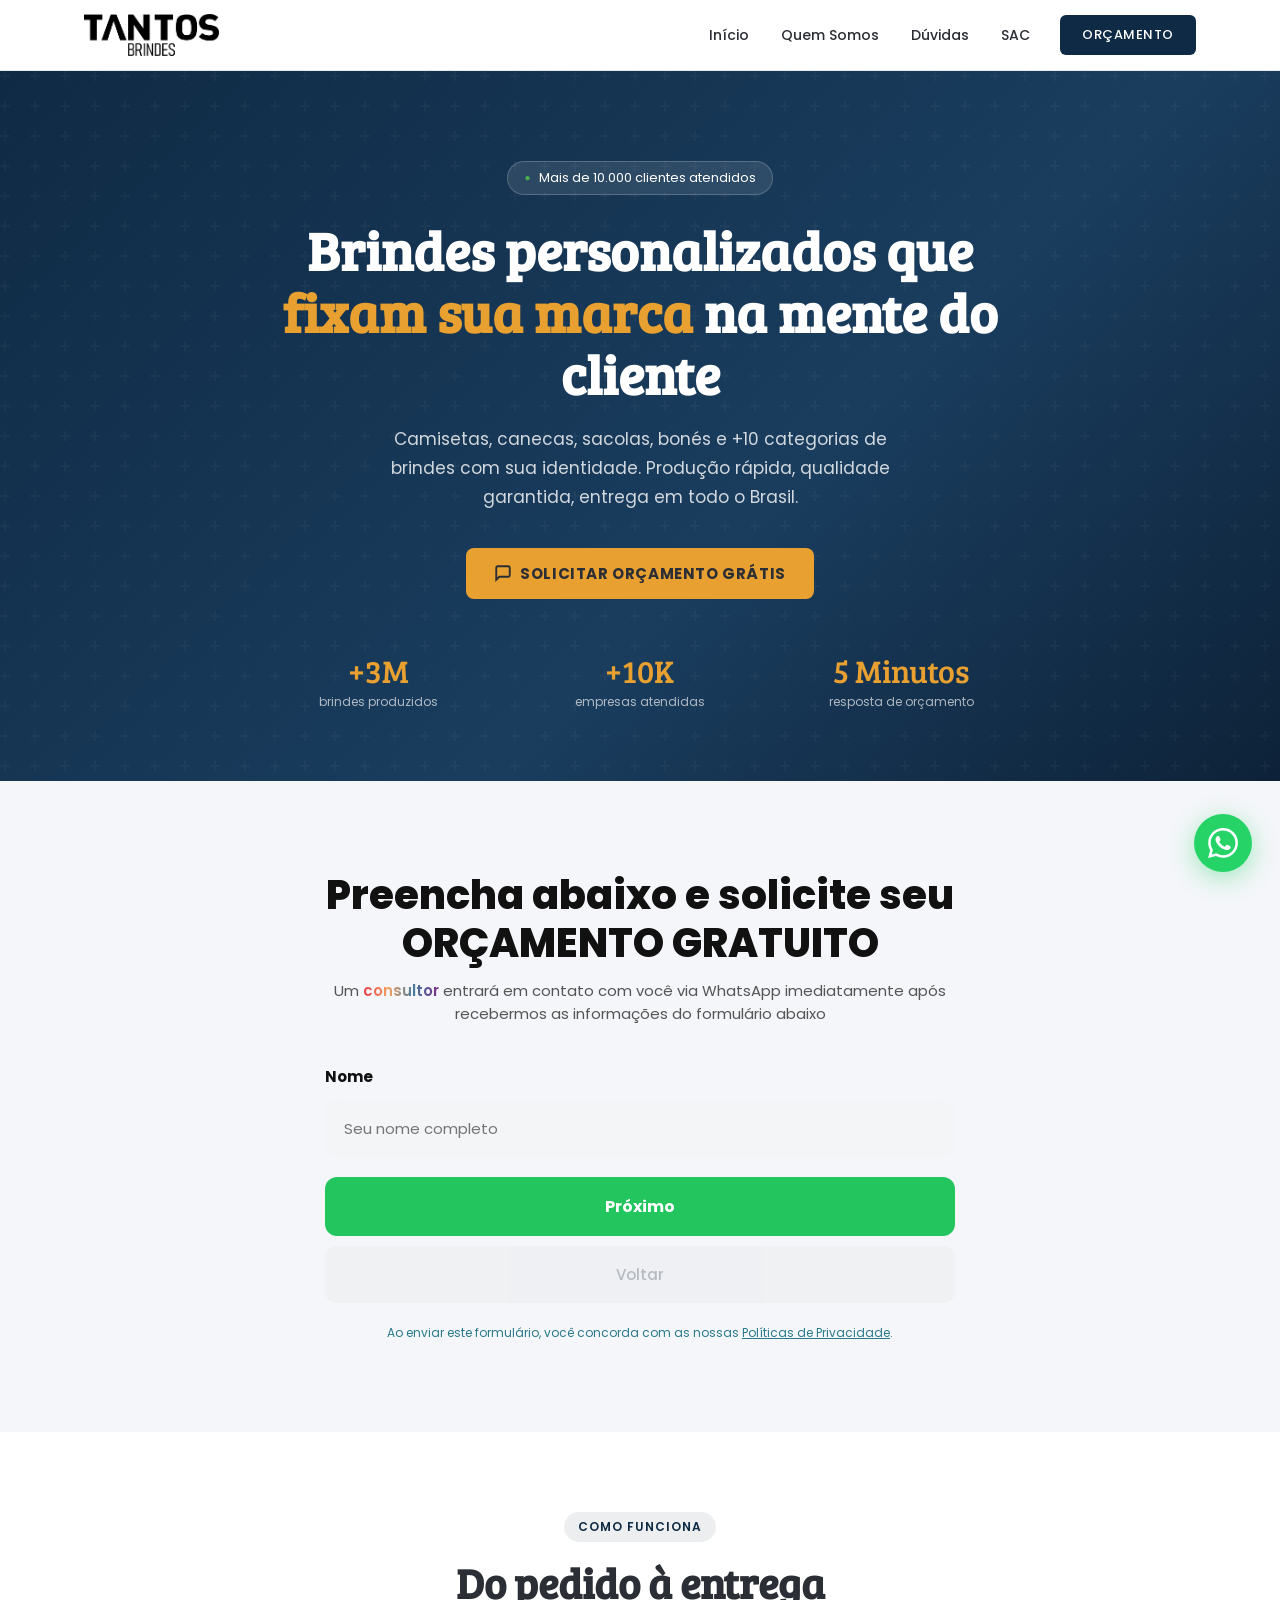
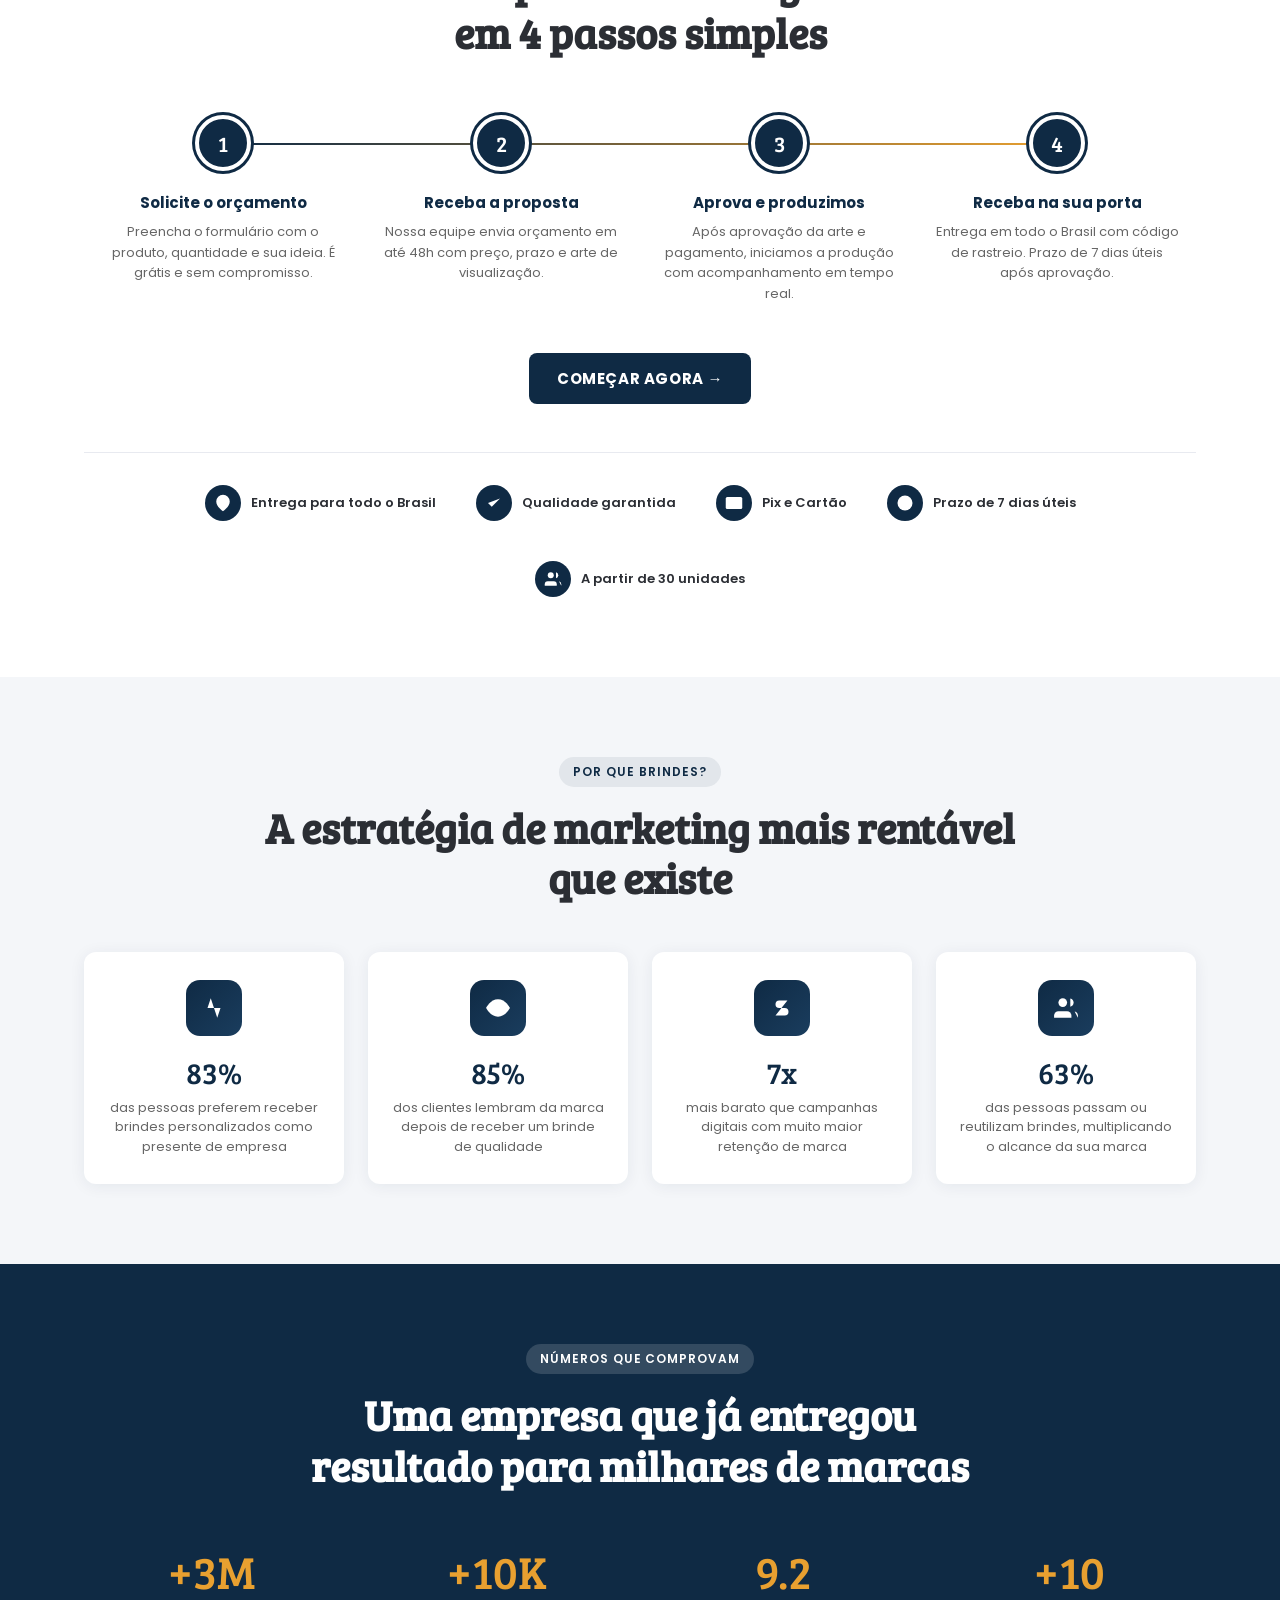
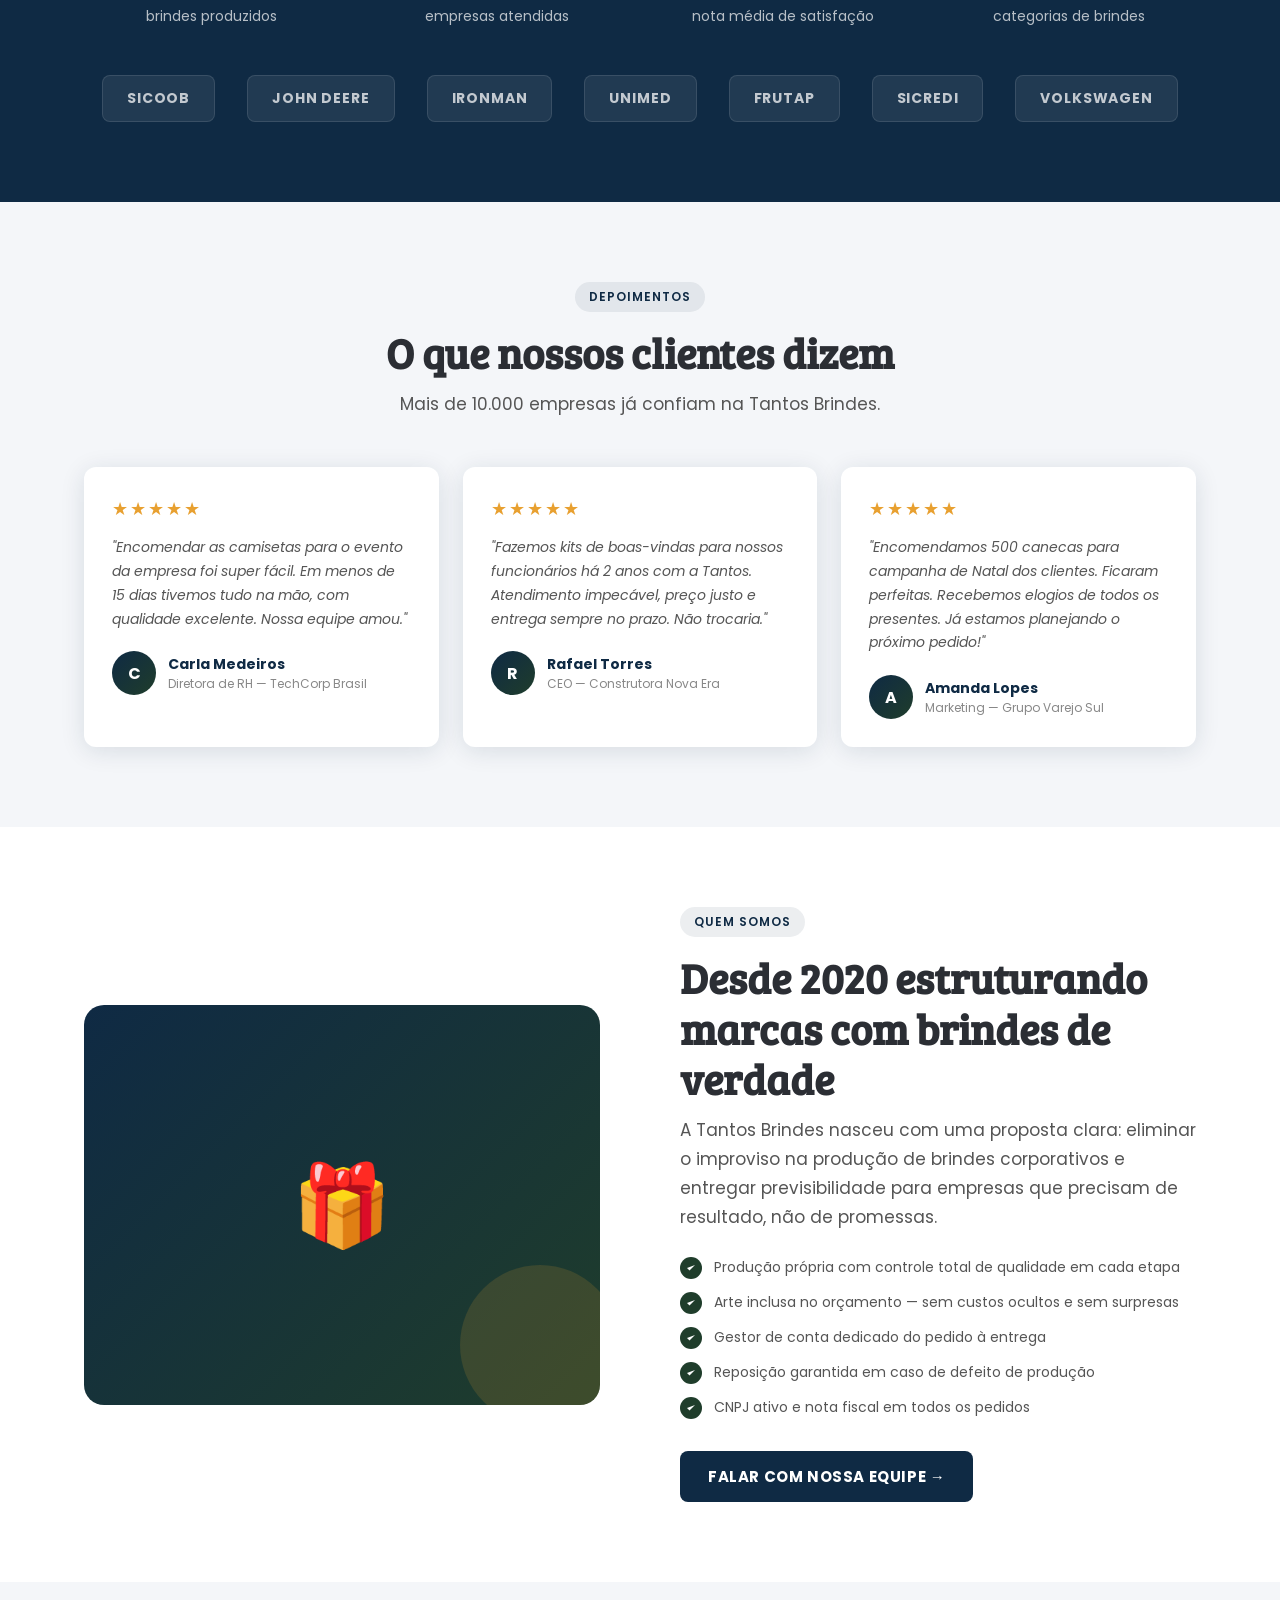
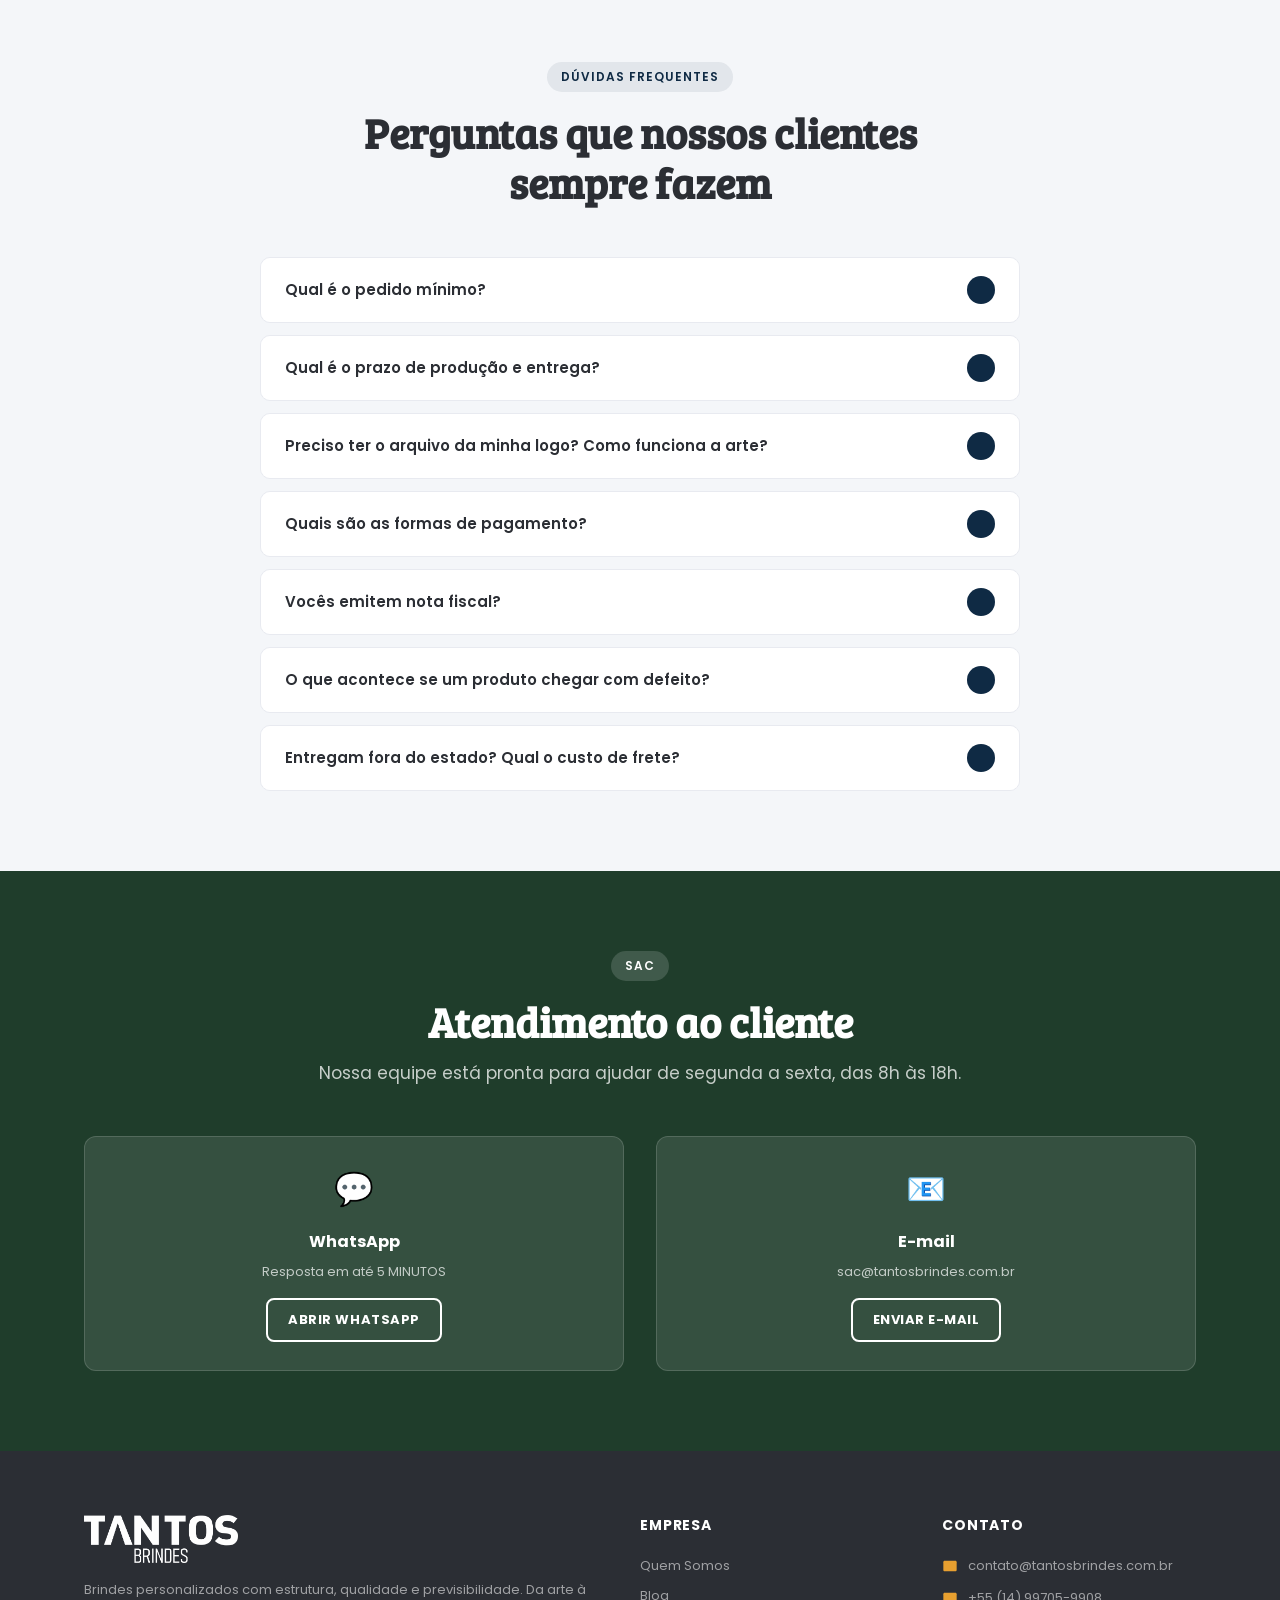
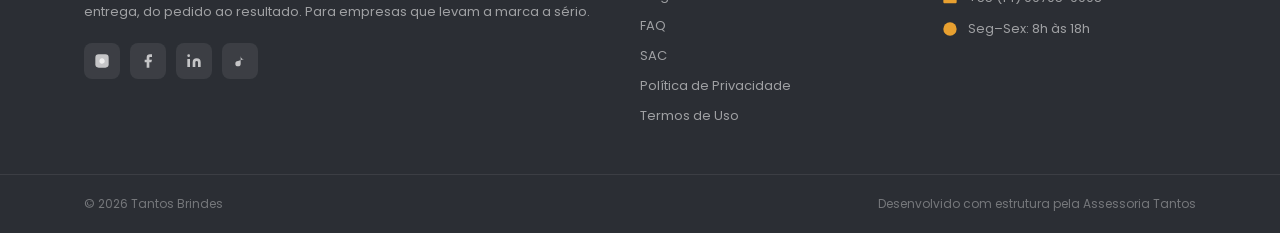
==== commit 0bc77dde: "Remove topbar com pedido mínimo" ====
--- a/index.html
+++ b/index.html
@@ -12,11 +12,6 @@
 </head>
 <body>
 
-<!-- ======================== TOPBAR ======================== -->
-<div class="topbar">
-  🎁 Pedido mínimo a partir de 30 unidades &nbsp;|&nbsp; Entrega para todo o Brasil &nbsp;|&nbsp;
-  <a href="#orcamento">Solicite seu orçamento agora →</a>
-</div>
 
 <!-- ======================== HEADER ======================== -->
 <header class="header" id="inicio">
